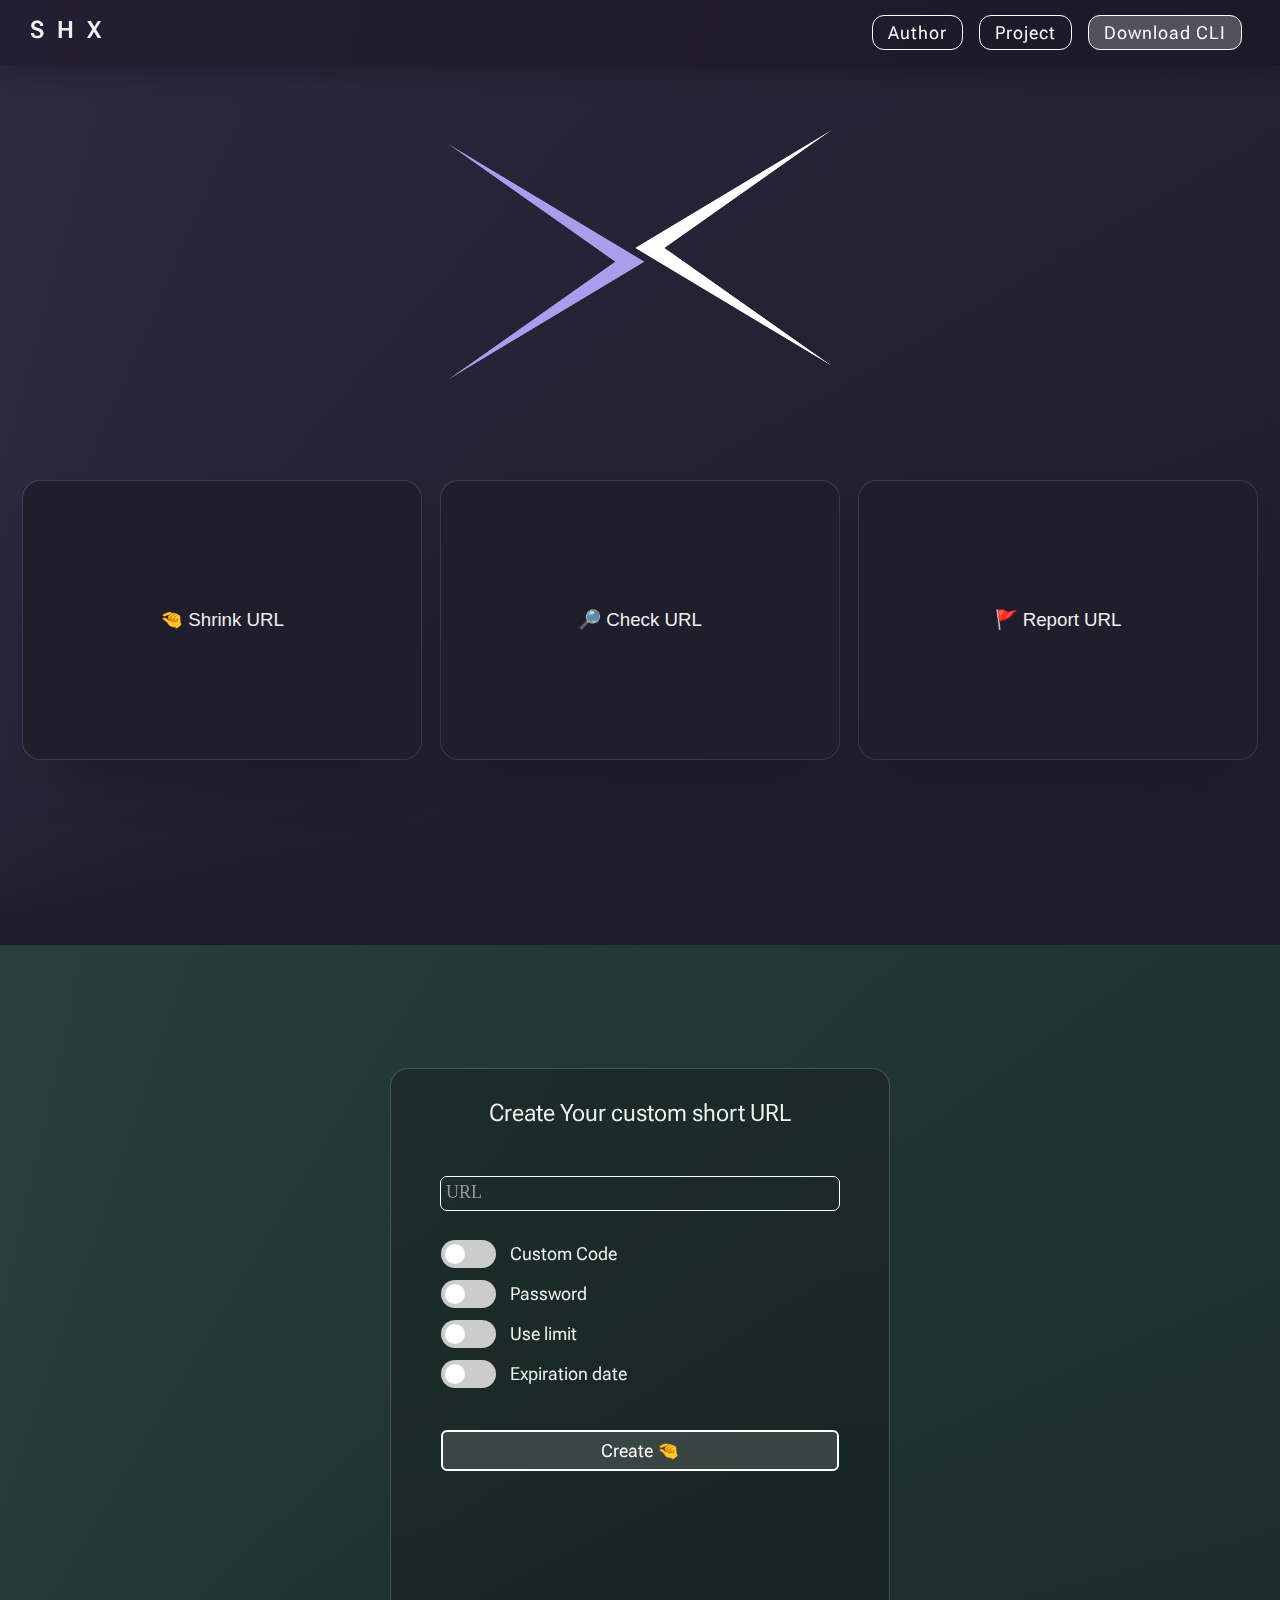
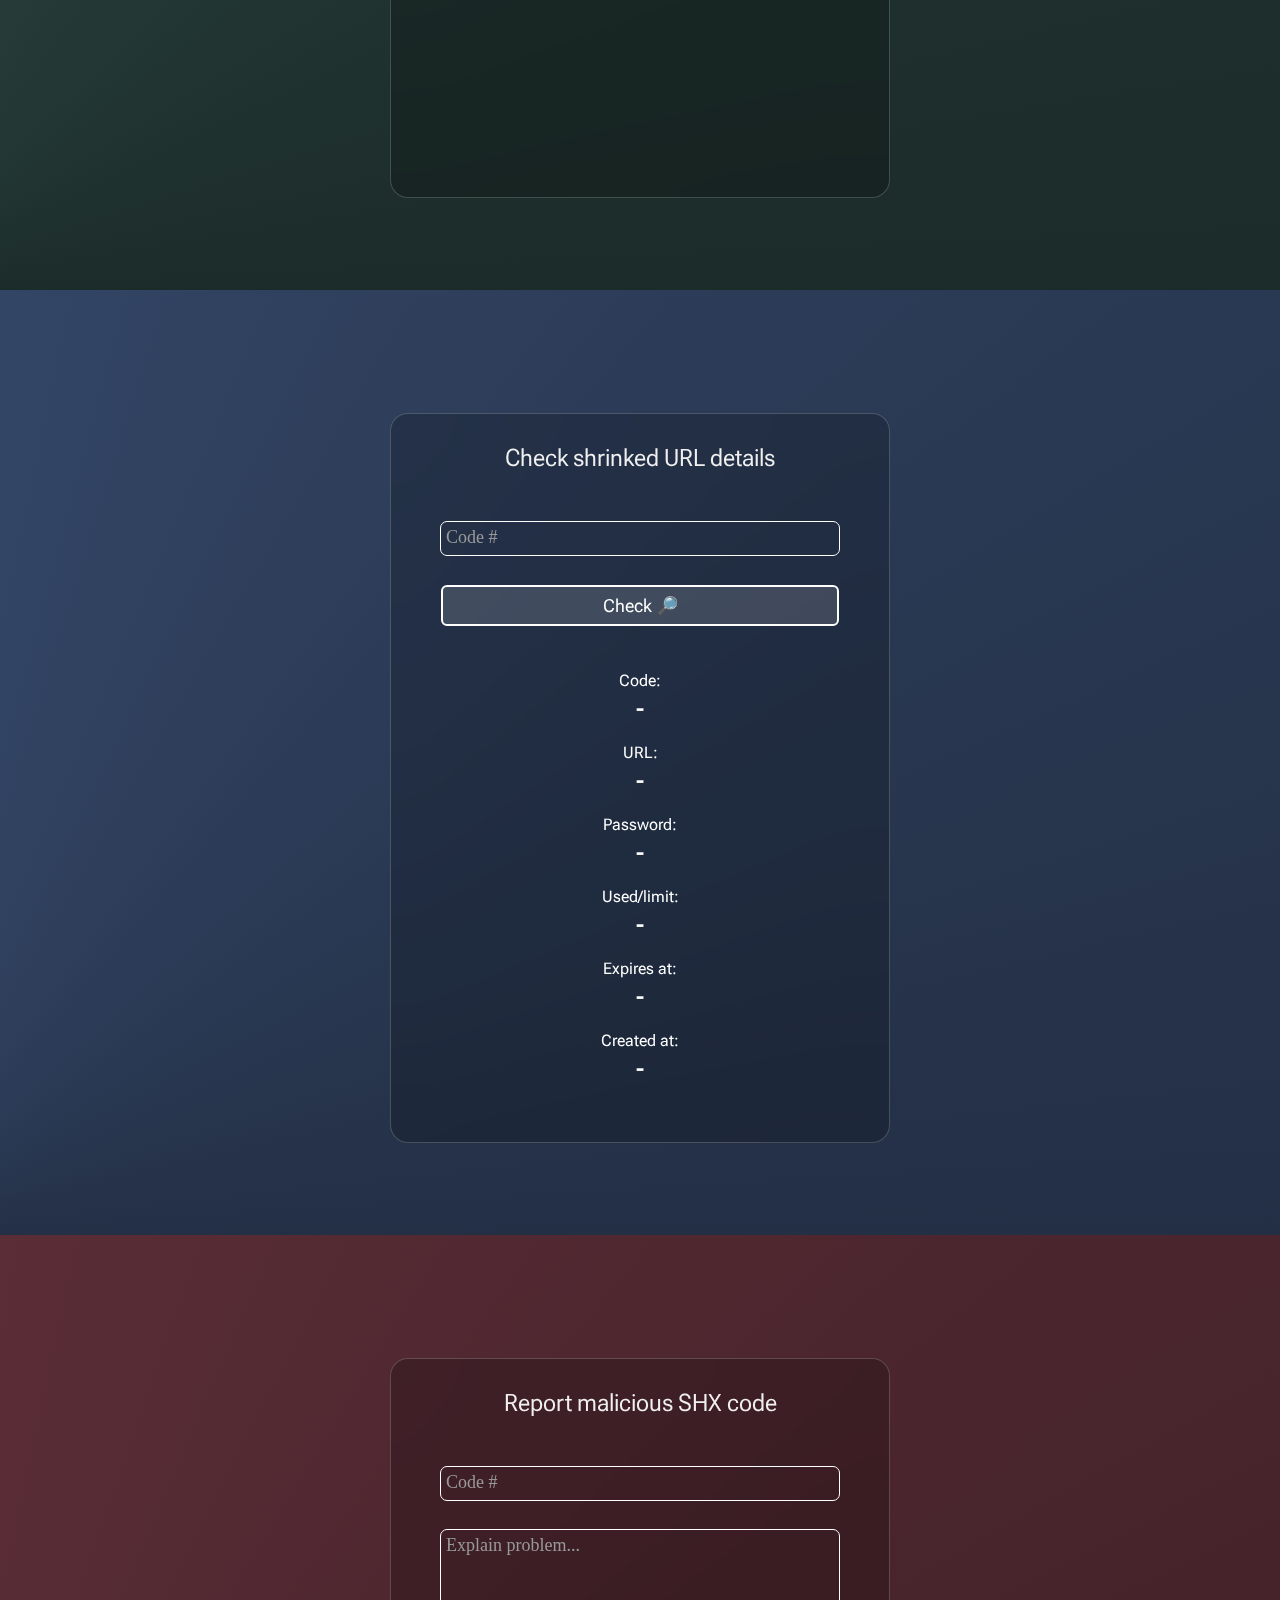
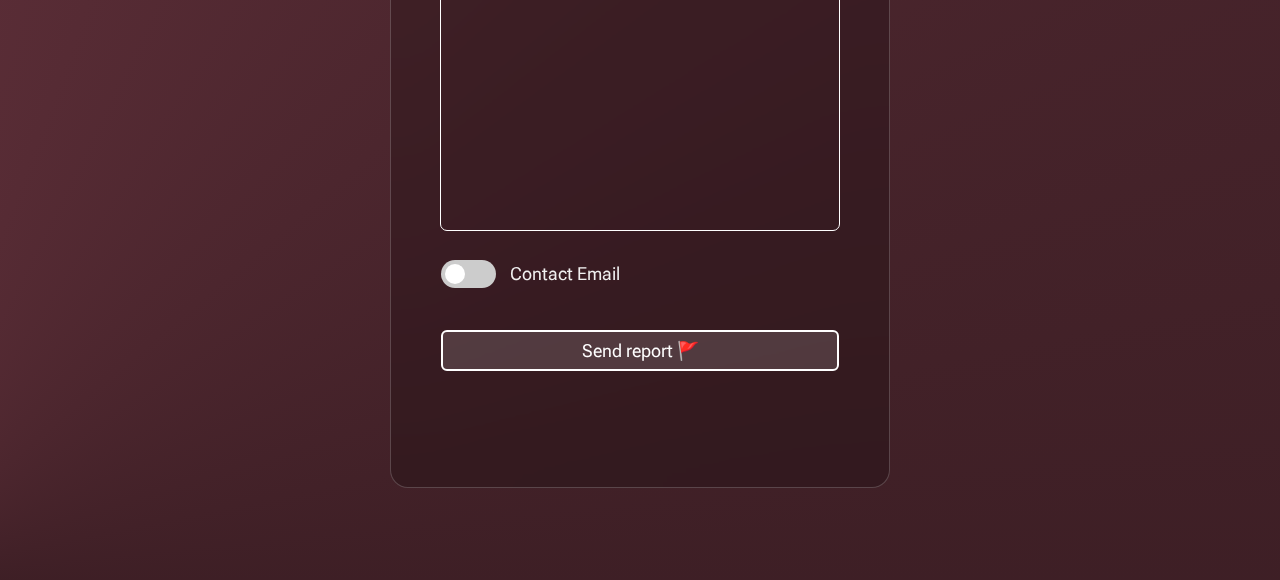
==== WEB/gate/gate.html @ 78b8f866 "Init commit" ====
<!DOCTYPE html>
<html lang="en">

<head>
    <meta charset="UTF-8">
    <meta name="viewport" content="width=device-width, initial-scale=1.0">
    <link rel="stylesheet" media="screen and (min-width: 750px)" href="../assets/style.css">
    <link rel="stylesheet" media="screen and (max-width: 750px)" href="../assets/mobile-style.css">
    <link rel="preconnect" href="https://fonts.googleapis.com">
    <link rel="preconnect" href="https://fonts.gstatic.com" crossorigin>
    <link href="https://fonts.googleapis.com/css2?family=Raleway:wght@200;300;400;500;600;900&display=swap"
        rel="stylesheet">
    <link href="https://fonts.googleapis.com/css2?family=IBM+Plex+Mono&display=swap" rel="stylesheet">
    <link
        href="https://fonts.googleapis.com/css2?family=Roboto+Flex:opsz,wght@8..144,300;8..144,400;8..144,600;8..144,700;8..144,800&display=swap"
        rel="stylesheet">
    <link rel="icon" type="image/x-icon" href="../assets/favicon.ico">
    <title>shX - gate</title>
</head>

<body>
    <style>
        body {
            display: flex;
            align-items: center;
            flex-direction: column;
            gap: 50px;
            height: 100vh;
            background: conic-gradient(from 270deg at -10% 100%, rgb(90, 88, 112), rgb(0, 0, 0));
        }

        #container {
            margin-top: 100px;
            display: flex;
            align-items: center;
            justify-content: center;
            flex-direction: column;
        }

        .form-container {
            height: 280px;
            width: auto;
        }
        
        #main-logo:hover {
            cursor: pointer;
        }
    </style>
    <header>
        <div class="header-content">
            <span class="header-title">SHX / </span>
            <span id="location">🔐 Gate</span>
            <div class="al-right">
                <button id="author-btn" class="header-btn">Author</button>
                <button id="project-btn" class="header-btn">Project</button>
                <button id="download-btn" class="main-header-btn header-btn">Download CLI</button>
            </div>
        </div>
    </header>

    <div class="hz-center">
        <img draggable="false" src="../assets/logo-h.png" id="main-logo"
            onclick="window.open(`../index.html`, `_self`)" />
    </div>

    <div class="form-container">
        <h2 class="form-title">This URL is secured by password 🔐</h2>

        <div class="group">
            <input type="password" required state="none" id="gate-pwd">
            <label class="text-inp-label">Password</label>
        </div>

        <div class="info-footer">
            <button class="form-submit" onclick="gate_send()">Unlock 🔓</button>
            <span id="gate-info"></span>
        </div>

    </div>
    <script src="script.js"></script>
</body>

</html>
---- WEB/assets/style.css ----
:root {
    --fg-color: #201d2d;
    --bd-color: #ffffff;
    --bg-color: rgb(20, 20, 20);
    --card-color: #201d2d;
    user-select: none;
}

* {
    margin: 0;
    padding: 0;
    box-sizing: border-box;
    -ms-overflow-style: none;
    scrollbar-width: none;    
    scroll-behavior: smooth;
}

*::-webkit-scrollbar {
    display: none;
}

.logo-container {
    width: 100%;
    display: flex;
    justify-content: center;
}

#main-logo {
    margin-top: 130px;
    height: 250px;
    width: auto;
    justify-content: center;
    transition: transform 250ms;
}

#main-logo:hover {
    transform: scale(1.1);
}

header {
    position: fixed;
    top: 0;
    left: 0;
    width: 100%;
    background-color: #00000034;
    backdrop-filter: blur(30px);
    box-shadow: 0px 8px 24px 0px #00000034;
    color: #fff;
    padding: 10px;
    padding-bottom: 15px;
    display: flex;
    justify-content: space-between;
    align-items: center;
    z-index: 5;
}

.header-title {
    font-family: 'Roboto Flex', sans-serif;
    font-weight: 600;
    letter-spacing: 1ch;
    font-size: 24px;
    transition: all 500ms;
}

.header-content {
    margin-inline: 20px;
    display: flex;
    align-items: center;
    width: 100%;
}

.align-right {
    margin-left: auto;
    display: flex;
    align-items: center;
}

.header-btn {
    height: 35px;
    padding-inline: 15px;
    margin-top: 5px;
    margin-inline: 8px;
    font-family: 'Roboto Flex', sans-serif;
    font-weight: 400;
    letter-spacing: 1px;
    font-size: 18px;
    color: white;
    background-color: transparent;
    border: 1px solid var(--bd-color);
    border-radius: 12px;
    box-shadow: 0px 0px 0px 0px var(--bd-color);
    transition: all 0.4s;
}

.header-btn:hover {
    cursor: pointer;
    box-shadow: 4px 4px 0px 0px var(--bd-color);
    transform: translateX(-4px) translateY(-4px);
}

.header-btn:active {
    background-color: #ffffff52;
}

.main-header-btn {
    background-color: #ffffff3d;
}

.root-cards-container {
    padding-block: 100px;
    align-items: center;
    display: flex;
    justify-content: center;
}

#cards {
    display: flex;
    flex-wrap: wrap;
    gap: 18px;
}

#cards:hover > .card::after {
    opacity: 1;
}

.card {
    background-color: rgba(255, 255, 255, 0.1);
    border-radius: 18px;
    cursor: pointer;
    display: flex;
    height: 280px;
    width: 400px;
    flex-direction: column;
    position: relative; 
    box-shadow: rgba(0, 0, 0, 0.3) 0px 30px 60px -30px;
    transition: transform 250ms, box-shadow 250ms;
}

.card:hover::before {
    opacity: 1;
}

.card:hover {
    box-shadow: rgba(170, 157, 236, 0.1) 0px 30px 60px -30px;
    transform: translateY(-8px);
}

.card::before,
.card::after {
    border-radius: inherit;
    content: "";
    height: 100%;
    left: 0px;
    opacity: 0;
    position: absolute;
    top: 0px;
    transition: opacity 500ms;
    width: 100%;
}

.card::before {
    background: radial-gradient(800px circle at var(--mouse-x) var(--mouse-y),
            rgba(170, 157, 236, 0.1),
            transparent 40%);
    z-index: 3;
}

.card::after {
    background: radial-gradient(600px circle at var(--mouse-x) var(--mouse-y),
            rgba(170, 157, 236, 0.5),
            transparent 40%);
    z-index: 1;
}

.card:active {
    transform: translateY(8px) !important;
}

.card > .card-content {
    background-color: var(--card-color);
    border-radius: inherit;
    display: flex;
    flex-direction: column;
    flex-grow: 1;
    inset: 1px;
    padding: 10px;
    position: absolute;
    z-index: 2;
    align-items: center;
    justify-content: center;
    padding: 0px 20px;
}

h1,
h2,
h3,
h4,
span {
    color: rgb(240, 240, 240);
    font-family: "Rubik", sans-serif;
    font-weight: 400;
    margin: 0px;
}

.section {
    height: max-content;
    min-height: 105vh;
}

#s-main {
    background: conic-gradient(from 270deg at -10% 100%, rgb(61, 56, 87), rgb(0, 0, 0));
}

#s-create {
    background: conic-gradient(from 270deg at -10% 100%, rgb(55, 87, 82), rgb(0, 0, 0));
    display: flex;
    justify-content: center;
    align-items: center;
}

#s-check {
    background: conic-gradient(from 270deg at -10% 100%, rgb(70, 95, 139), rgb(0, 0, 0));
    display: flex;
    justify-content: center;
    align-items: center;
}

#s-report {
    background: conic-gradient(from 270deg at -10% 100%, rgb(124, 62, 75), rgb(0, 0, 0));
    display: flex;
    justify-content: center;
    align-items: center;
}

.form-container {
    display: block;
    height: 730px;
    width: 500px;
    background-color: #00000034;
    backdrop-filter: blur(30px);
    color: #fff;
    border: 1px solid #ffffff31;
    border-radius: 18px;
    margin: 30px auto 0;
    padding: 10px 50px 50px;
    transition: box-shadow 500ms;
    justify-content: center;
}

.form-container:hover {
    box-shadow: 0px 8px 24px 0px #00000034;
}

.form-title {
    display: flex;
    justify-content: center;
    margin-top: 20px;
    margin-bottom: 50px;
    font-family: 'Roboto Flex', sans-serif;
}

/* --- INPUT --- */

::-webkit-calendar-picker-indicator,
::-ms-reveal {
    filter: invert(1);
}

.group {
    position: relative;
    margin-bottom: 30px;
}

input[type="text"], 
input[type="number"], 
input[type="password"],
input[type="datetime-local"], 
textarea {
    font-size: 16px;
    padding: 10px 10px 5px 10px;
    display: block;
    width: 100%;
    border: none;
    border-radius: 6px;
    color: white;
    background-color: transparent;
}

textarea {
    height: 300px;
    outline: 1px solid white;
    resize: none;
}

input[state="valid"] {
    outline: 2px solid greenyellow;
}

input[state="invalid"] {
    outline: 2px solid orangered;
}

input[state="none"] {
    outline: 1px solid white;
}

.text-inp-label {
    color: #999;
    font-size: 18px;
    font-weight: normal;
    position: absolute;
    pointer-events: none;
    left: 5px;
    top: 5px;
    transition: 0.2s ease all;
    -moz-transition: 0.2s ease all;
    -webkit-transition: 0.2s ease all;
}

input:focus ~ label:not(.vanish),
input:valid ~ label:not(.vanish) {
    top: -26px;
    font-size: 16px;
    color: #ffffff;
}

input:focus ~ .vanish,
input:valid ~ .vanish,
input[type="number"]:not([state="none"]) ~ .vanish,
textarea:focus ~ .vanish,
textarea:valid ~ .vanish{
    display: none;
}


/* --- SWITCH --- */
.switch {
    position: relative;
    display: flex;
    width: 55px;
    height: 28px;
    margin-bottom: 12px;
}

.switch input {
    opacity: 0;
    width: 0;
    height: 0;
}

.slider {
    position: absolute;
    cursor: pointer;
    top: 0;
    left: 0;
    right: 0;
    bottom: 0;
    background-color: #ccc;
    -webkit-transition: .4s;
    transition: .4s;
    border-radius: 34px;
}

.slider:before {
    position: absolute;
    content: "";
    height: 20px;
    width: 20px;
    left: 4px;
    bottom: 4px;
    background-color: white;
    -webkit-transition: .4s;
    transition: .4s;
    border-radius: 50%;
}

input:checked + .slider {
    background-color: #66666681;
}

input:focus + .slider {
    box-shadow: 0 0 1px #66666681;
}

input:checked + .slider:before {
    -webkit-transform: translateX(26px);
    -ms-transform: translateX(26px);
    transform: translateX(26px);
}

.slider-label {
    display: flex;
    align-items: center;
    margin-left: 125%;
    font-family: 'Roboto Flex', sans-serif;
    font-size: 18px;
    white-space: nowrap;
}

.switchable-input {
    display: flex;
    flex-direction: column;
    gap: 5px;
    transition: all 250ms;
}

.switchable-input > .group {
    display: none;
}

.info-footer {
    display: flex;
    justify-content: center;
    flex-direction: column;
    align-items: center;
    gap: 15px;
    margin-top: 30px;
    bottom: 0;
}

.form-submit {
    font-family: 'Roboto Flex', sans-serif;
    color: white;
    font-size: 18px;
    width: 100%;
    padding: 8px;
    position: relative;
    border-radius: 6px;
    border: 2px solid white;
    background-color: #ffffff23;
    transition: all 250ms;
    box-shadow: 0px 0px 0px 0px var(--bd-color);
}

.form-submit:hover {
    cursor: pointer;
    background-color: #ffffff34;
    box-shadow: 4px 4px 0px 0px var(--bd-color);
    transform: translateX(-4px) translateY(-4px);
}

.form-submit:active {
    transition: background-color 100ms;
    background-color: rgba(255, 255, 255, 0.548);
}

#sh-info {
    font-family: 'Roboto Flex', sans-serif;
}

.code-details-container {
    margin-top: 20px;
    display: flex;
    justify-content: center;
    flex-direction: column;
}

.detail-group {
    margin: 10px;
    display: flex;
    flex-direction: column;
    align-items: center; 
    gap: 5px;
}

.detail-name {
    font-family: 'Roboto Flex', sans-serif;
    font-weight: 400;
    font-size: 16px;

}

.detail-value {
    font-family: 'Roboto Flex', sans-serif;
    font-weight: 600;
    font-size: 24px;
}
---- WEB/assets/mobile-style.css ----
:root {
    --fg-color: #201d2d;
    --bd-color: #ffffff;
    --bg-color: rgb(20, 20, 20);
    --card-color: #201d2d;
    user-select: none;
}

* {
    margin: 0;
    padding: 0;
    box-sizing: border-box;
    -ms-overflow-style: none;
    scrollbar-width: none;
    scroll-behavior: smooth;
}

*::-webkit-scrollbar {
    display: none;
}

.logo-container {
    width: 100%;
    display: flex;
    justify-content: center;
}

#download-btn,
#header-logo,
#location {
    display: none;
}

#main-logo {
    margin-top: 90px;
    height: 100px;
    width: auto;
    justify-content: center;
    transition: transform 250ms;
}

header {
    position: absolute;
    top: 0;
    left: 0;
    width: 100%;
    background-color: #00000034;
    backdrop-filter: blur(30px);
    box-shadow: 0px 8px 24px 0px #00000034;
    color: #fff;
    padding: 10px;
    padding-bottom: 15px;
    display: flex;
    flex-direction: column;
    justify-content: space-between;
    align-items: center;
    z-index: 5;
}

.header-title {
    font-family: 'Roboto Flex', sans-serif;
    font-weight: 600;
    font-size: 20px;
    white-space: nowrap;
    letter-spacing: 0.3ch;
    transition: all 500ms;
}

.header-content {
    margin-inline: 20px;
    display: flex;
    align-items: center;
    width: 100%;
}

.align-right {
    margin-left: auto;
    display: flex;
    align-items: center;
}

.header-btn {
    height: 35px;
    padding-inline: 15px;
    margin-top: 3px;
    margin-inline: 8px;
    font-family: 'Roboto Flex', sans-serif;
    font-weight: 400;
    letter-spacing: 1px;
    font-size: 18px;
    color: white;
    background-color: transparent;
    border: 1px solid var(--bd-color);
    border-radius: 12px;
    box-shadow: 0px 0px 0px 0px var(--bd-color);
    transition: all 0.4s;
}

.header-btn:hover {
    cursor: pointer;
    box-shadow: 4px 4px 0px 0px var(--bd-color);
    transform: translateX(-4px) translateY(-4px);
}

.header-btn:active {
    background-color: #ffffff52;
}

.root-cards-container {
    padding-block: 50px;
    align-items: center;
    display: flex;
    justify-content: center;
}

#cards {
    display: flex;
    flex-wrap: wrap;
    gap: 8px;
}

#cards:hover > .card::after {
    opacity: 1;
}

.card {
    background-color: rgba(255, 255, 255, 0.1);
    border-radius: 18px;
    cursor: pointer;
    display: flex;
    height: 80px;
    width: 70%;
    flex-direction: column;
    position: relative;
    box-shadow: rgba(0, 0, 0, 0.3) 0px 30px 60px -30px;
    transition: transform 250ms, box-shadow 250ms;
}

.card:hover::before {
    opacity: 1;
}

.card:hover {
    box-shadow: rgba(170, 157, 236, 0.1) 0px 30px 60px -30px;
}

.card::before,
.card::after {
    border-radius: inherit;
    content: "";
    height: 100%;
    left: 0px;
    opacity: 0;
    position: absolute;
    top: 0px;
    transition: opacity 500ms;
    width: 100%;
}

.card::before {
    background: radial-gradient(800px circle at var(--mouse-x) var(--mouse-y),
            rgba(170, 157, 236, 0.1),
            transparent 40%);
    z-index: 3;
}

.card::after {
    background: radial-gradient(600px circle at var(--mouse-x) var(--mouse-y),
            rgba(170, 157, 236, 0.5),
            transparent 40%);
    z-index: 1;
}

.card:active {
    transform: translateY(8px) !important;
}

.card > .card-content {
    background-color: var(--card-color);
    border-radius: inherit;
    display: flex;
    flex-direction: column;
    flex-grow: 1;
    inset: 1px;
    padding: 10px;
    position: absolute;
    z-index: 2;
    align-items: center;
    justify-content: center;
    padding: 0px 20px;
}

h1,
h2,
h3,
h4,
span {
    color: rgb(240, 240, 240);
    font-family: "Rubik", sans-serif;
    font-weight: 400;
    margin: 0px;
}

.section {
    height: max-content;
    min-height: 105vh;
}

#s-main {
    background: conic-gradient(from 270deg at -10% 100%, rgb(61, 56, 87), rgb(0, 0, 0));
    height: 100vh;
}

#s-create {
    background: conic-gradient(from 270deg at -10% 100%, rgb(55, 87, 82), rgb(0, 0, 0));
    display: flex;
    justify-content: center;
    align-items: center;
}

#s-check {
    background: conic-gradient(from 270deg at -10% 100%, rgb(70, 95, 139), rgb(0, 0, 0));
    display: flex;
    justify-content: center;
    align-items: center;
}

#s-report {
    background: conic-gradient(from 270deg at -10% 100%, rgb(124, 62, 75), rgb(0, 0, 0));
    display: flex;
    justify-content: center;
    align-items: center;
}

.form-container {
    display: block;
    height: max-content;
    width: 65%;
    background-color: #00000034;
    backdrop-filter: blur(30px);
    color: #fff;
    border: 1px solid #ffffff31;
    border-radius: 18px;
    margin-inline: 10px;
    margin-block: 20px;
    padding: 10px 20px 20px;
    transition: box-shadow 500ms;
    justify-content: center;
}

.form-title {
    display: flex;
    justify-content: center;
    margin-top: 20px;
    margin-bottom: 30px;
    font-family: 'Roboto Flex', sans-serif;
    font-size: 18px;
}

/* --- INPUT --- */

::-webkit-calendar-picker-indicator,
::-ms-reveal {
    filter: invert(1);
}

.group {
    position: relative;
    margin-bottom: 30px;
}

input[type="text"],
input[type="number"],
input[type="password"],
input[type="datetime-local"],
textarea {
    font-size: 16px;
    padding: 10px 10px 5px 10px;
    display: block;
    width: 100%;
    border: none;
    border-radius: 6px;
    color: white;
    background-color: transparent;
}

input[type="datetime-local"] {
    font-size: 12px;
}

textarea {
    height: 300px;
    outline: 1px solid white;
    resize: none;
}

input[state="valid"] {
    outline: 2px solid greenyellow;
}

input[state="invalid"] {
    outline: 2px solid orangered;
}

input[state="none"] {
    outline: 1px solid white;
}

.text-inp-label {
    color: #999;
    font-size: 18px;
    font-weight: normal;
    position: absolute;
    pointer-events: none;
    left: 5px;
    top: 5px;
    transition: 0.2s ease all;
    -moz-transition: 0.2s ease all;
    -webkit-transition: 0.2s ease all;
}

input:focus ~ label:not(.vanish),
input:valid ~ label:not(.vanish) {
    top: -26px;
    font-size: 16px;
    color: #ffffff;
}

input:focus ~ .vanish,
input:valid ~ .vanish,
input[type="number"]:not([state="none"]) ~ .vanish,
textarea:focus ~ .vanish,
textarea:valid ~ .vanish {
    display: none;
}

/* --- SWITCH --- */
.switch {
    position: relative;
    display: flex;
    width: 55px;
    height: 28px;
    margin-bottom: 12px;
}

.switch input {
    opacity: 0;
    width: 0;
    height: 0;
}

.slider {
    position: absolute;
    cursor: pointer;
    top: 0;
    left: 0;
    right: 0;
    bottom: 0;
    background-color: #ccc;
    -webkit-transition: .4s;
    transition: .4s;
    border-radius: 34px;
}

.slider:before {
    position: absolute;
    content: "";
    height: 20px;
    width: 20px;
    left: 4px;
    bottom: 4px;
    background-color: white;
    -webkit-transition: .4s;
    transition: .4s;
    border-radius: 50%;
}

input:checked + .slider {
    background-color: #66666681;
}

input:focus + .slider {
    box-shadow: 0 0 1px #66666681;
}

input:checked + .slider:before {
    -webkit-transform: translateX(26px);
    -ms-transform: translateX(26px);
    transform: translateX(26px);
}

.slider-label {
    display: flex;
    align-items: center;
    margin-left: 125%;
    font-family: 'Roboto Flex', sans-serif;
    font-size: 18px;
    white-space: nowrap;
}

.switchable-input {
    display: flex;
    flex-direction: column;
    gap: 5px;
    transition: all 250ms;
}

.switchable-input > .group {
    display: none;
}

.info-footer {
    display: flex;
    justify-content: center;
    flex-direction: column;
    align-items: center;
    gap: 15px;
    margin-top: 30px;
    bottom: 0;
}

.form-submit {
    font-family: 'Roboto Flex', sans-serif;
    color: white;
    font-size: 18px;
    width: 100%;
    padding: 8px;
    position: relative;
    border-radius: 6px;
    border: 2px solid white;
    background-color: #ffffff23;
    transition: all 250ms;
    box-shadow: 0px 0px 0px 0px var(--bd-color);
}

.form-submit:hover {
    cursor: pointer;
    background-color: #ffffff34;
    box-shadow: 4px 4px 0px 0px var(--bd-color);
    transform: translateX(-4px) translateY(-4px);
}

.form-submit:active {
    transition: background-color 100ms;
    background-color: rgba(255, 255, 255, 0.548);
}

#sh-info {
    font-family: 'Roboto Flex', sans-serif;
}

.code-details-container {
    margin-top: 20px;
    display: flex;
    justify-content: center;
    flex-direction: column;
}

.detail-group {
    margin: 10px;
    display: flex;
    flex-direction: column;
    align-items: center;
    gap: 5px;
}

.detail-name {
    font-family: 'Roboto Flex', sans-serif;
    font-weight: 400;
    font-size: 16px;

}

.detail-value {
    font-family: 'Roboto Flex', sans-serif;
    font-weight: 600;
    font-size: 24px;
}
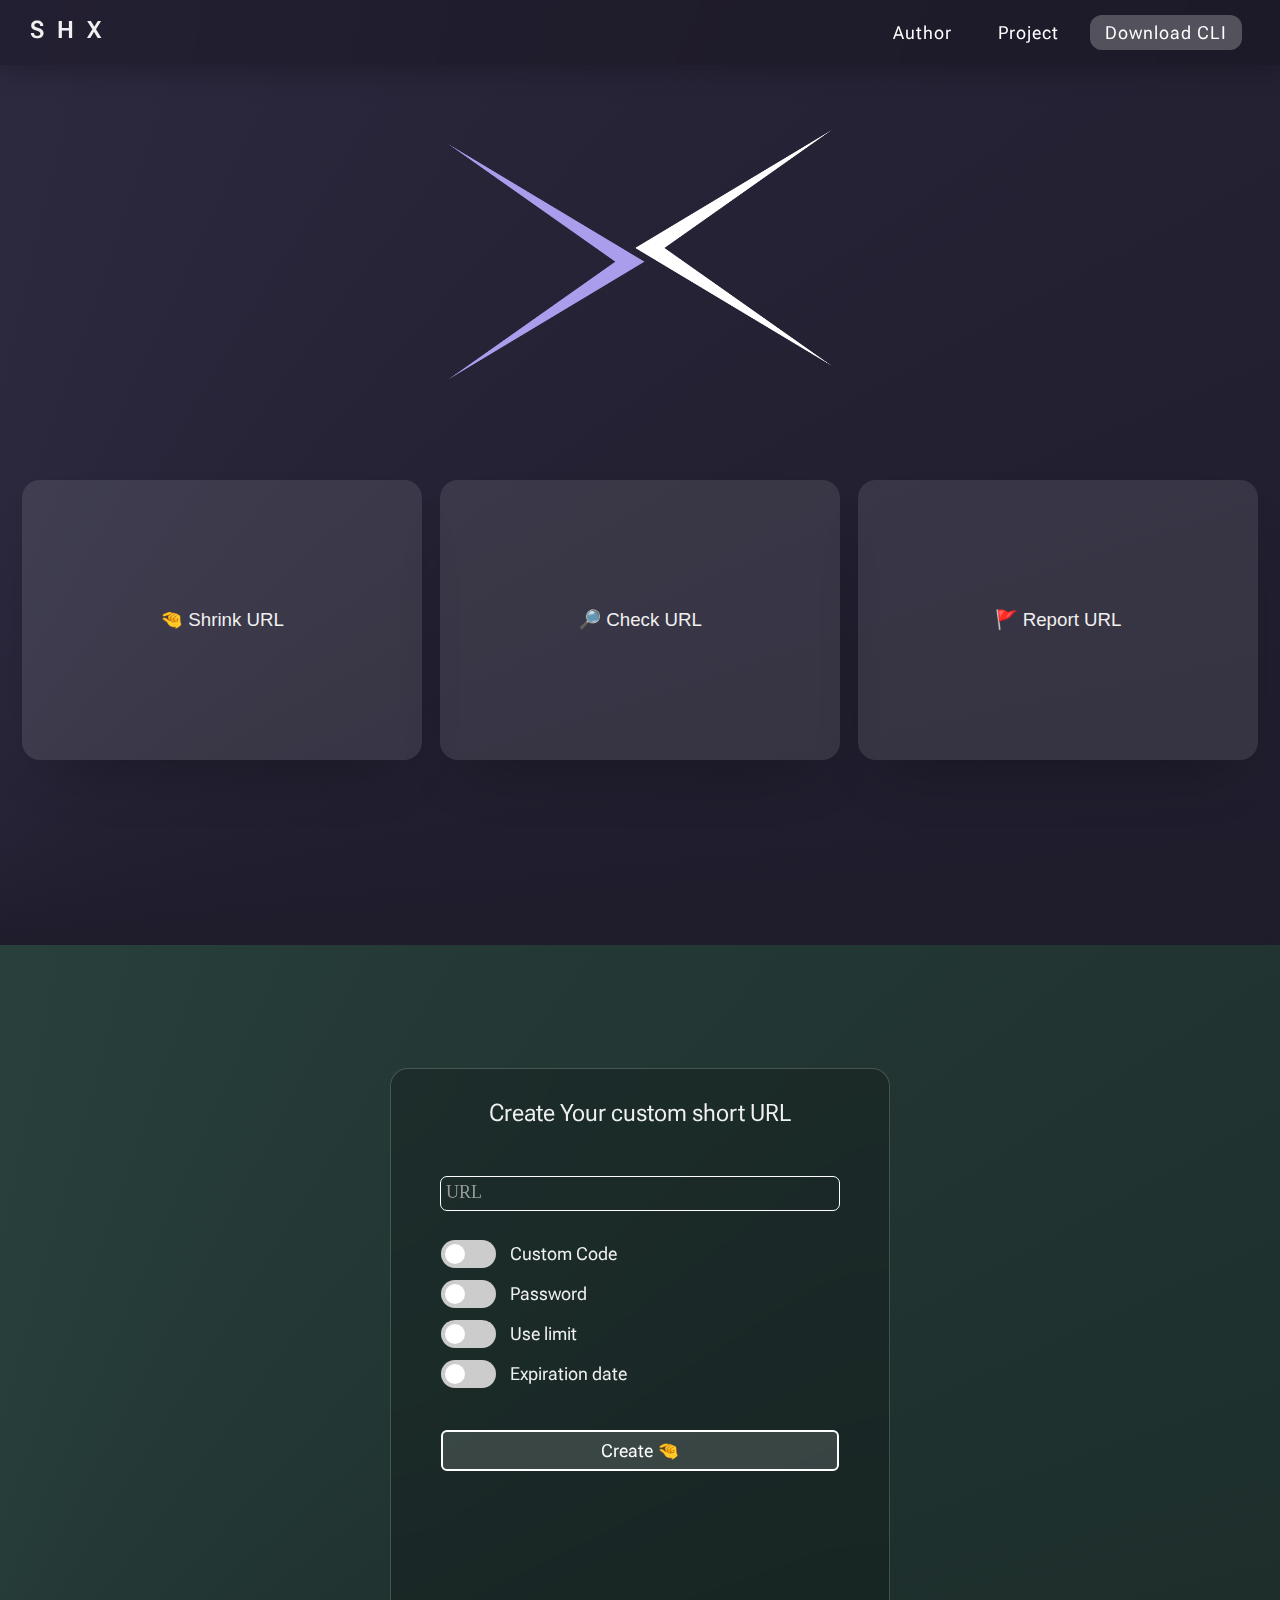
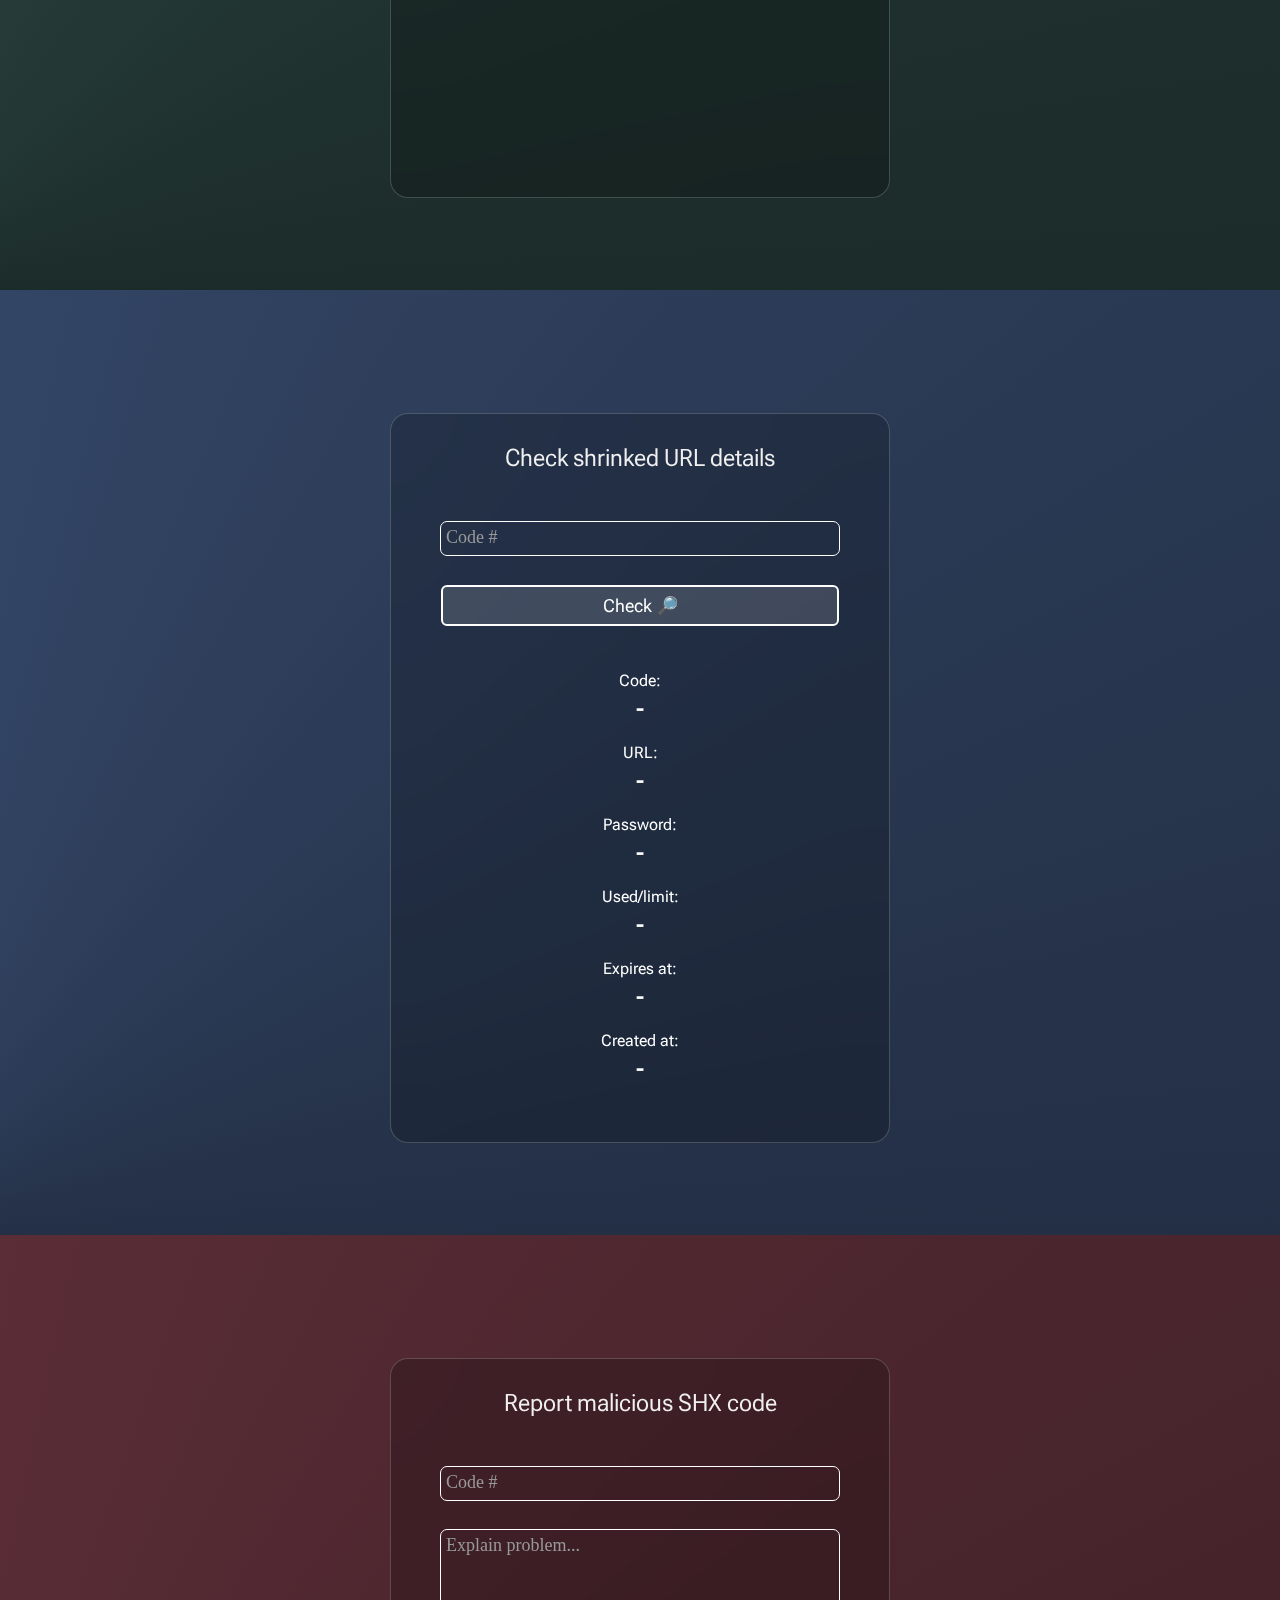
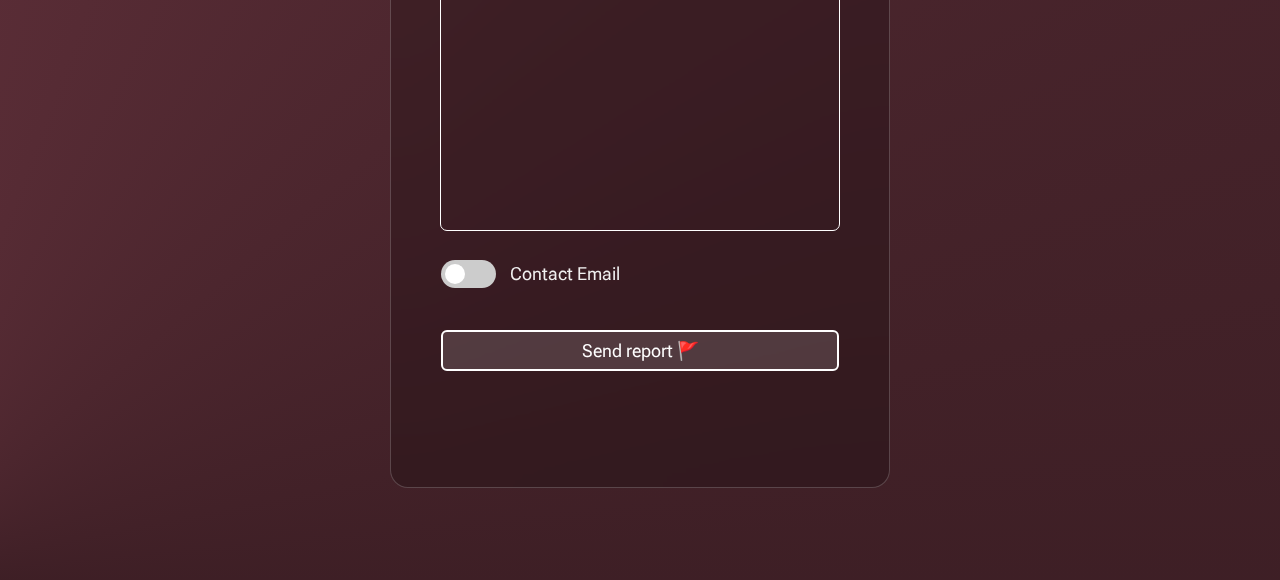
==== commit fe3e321b: "tes" ====
--- a/WEB/gate/gate.html
+++ b/WEB/gate/gate.html
@@ -1,3 +1,4 @@
+<<<<<<< HEAD
 <!DOCTYPE html>
 <html lang="en">
 
@@ -50,7 +51,7 @@
         <div class="header-content">
             <span class="header-title">SHX / </span>
             <span id="location">🔐 Gate</span>
-            <div class="al-right">
+            <div class="align-right">
                 <button id="author-btn" class="header-btn">Author</button>
                 <button id="project-btn" class="header-btn">Project</button>
                 <button id="download-btn" class="main-header-btn header-btn">Download CLI</button>
@@ -78,6 +79,92 @@
 
     </div>
     <script src="script.js"></script>
+    <script src="../assets/btns.js"></script>
 </body>
 
+=======
+<!DOCTYPE html>
+<html lang="en">
+
+<head>
+    <meta charset="UTF-8">
+    <meta name="viewport" content="width=device-width, initial-scale=1.0">
+    <link rel="stylesheet" media="screen and (min-width: 750px)" href="../assets/style.css">
+    <link rel="stylesheet" media="screen and (max-width: 750px)" href="../assets/mobile-style.css">
+    <link rel="preconnect" href="https://fonts.googleapis.com">
+    <link rel="preconnect" href="https://fonts.gstatic.com" crossorigin>
+    <link href="https://fonts.googleapis.com/css2?family=Raleway:wght@200;300;400;500;600;900&display=swap"
+        rel="stylesheet">
+    <link href="https://fonts.googleapis.com/css2?family=IBM+Plex+Mono&display=swap" rel="stylesheet">
+    <link
+        href="https://fonts.googleapis.com/css2?family=Roboto+Flex:opsz,wght@8..144,300;8..144,400;8..144,600;8..144,700;8..144,800&display=swap"
+        rel="stylesheet">
+    <link rel="icon" type="image/x-icon" href="../assets/favicon.ico">
+    <title>shX - gate</title>
+</head>
+
+<body>
+    <style>
+        body {
+            display: flex;
+            align-items: center;
+            flex-direction: column;
+            gap: 50px;
+            height: 100vh;
+            background: conic-gradient(from 270deg at -10% 100%, rgb(90, 88, 112), rgb(0, 0, 0));
+        }
+
+        #container {
+            margin-top: 100px;
+            display: flex;
+            align-items: center;
+            justify-content: center;
+            flex-direction: column;
+        }
+
+        .form-container {
+            height: 280px;
+            width: auto;
+        }
+        
+        #main-logo:hover {
+            cursor: pointer;
+        }
+    </style>
+    <header>
+        <div class="header-content">
+            <span class="header-title">SHX / </span>
+            <span id="location">🔐 Gate</span>
+            <div class="align-right">
+                <button id="author-btn" class="header-btn">Author</button>
+                <button id="project-btn" class="header-btn">Project</button>
+                <button id="download-btn" class="main-header-btn header-btn">Download CLI</button>
+            </div>
+        </div>
+    </header>
+
+    <div class="hz-center">
+        <img draggable="false" src="../assets/logo-h.png" id="main-logo"
+            onclick="window.open(`../index.html`, `_self`)" />
+    </div>
+
+    <div class="form-container">
+        <h2 class="form-title">This URL is secured by password 🔐</h2>
+
+        <div class="group">
+            <input type="password" required state="none" id="gate-pwd">
+            <label class="text-inp-label">Password</label>
+        </div>
+
+        <div class="info-footer">
+            <button class="form-submit" onclick="gate_send()">Unlock 🔓</button>
+            <span id="gate-info"></span>
+        </div>
+
+    </div>
+    <script src="script.js"></script>
+    <script src="../assets/btns.js"></script>
+</body>
+
+>>>>>>> 6c3130d1751fa2ff12a6976284eb1adc0ba80361
 </html>--- a/WEB/assets/style.css
+++ b/WEB/assets/style.css
@@ -1,3 +1,4 @@
+<<<<<<< HEAD
 :root {
     --fg-color: #201d2d;
     --bd-color: #ffffff;
@@ -96,6 +97,12 @@
     cursor: pointer;
     box-shadow: 4px 4px 0px 0px var(--bd-color);
     transform: translateX(-4px) translateY(-4px);
+}
+
+.hz-center {
+    width: 100%;
+    display: flex;
+    justify-content: center;
 }
 
 .header-btn:active {
@@ -479,3 +486,492 @@
 
 
 
+=======
+:root {
+    --fg-color: #201d2d;
+    --bd-color: #ffffff;
+    --bg-color: rgb(20, 20, 20);
+    --card-color: #201d2d;
+    user-select: none;
+}
+
+* {
+    margin: 0;
+    padding: 0;
+    box-sizing: border-box;
+    -ms-overflow-style: none;
+    scrollbar-width: none;    
+    scroll-behavior: smooth;
+}
+
+*::-webkit-scrollbar {
+    display: none;
+}
+
+.logo-container {
+    width: 100%;
+    display: flex;
+    justify-content: center;
+}
+
+#main-logo {
+    margin-top: 130px;
+    height: 250px;
+    width: auto;
+    justify-content: center;
+    transition: transform 250ms;
+}
+
+#main-logo:hover {
+    transform: scale(1.1);
+}
+
+header {
+    position: fixed;
+    top: 0;
+    left: 0;
+    width: 100%;
+    background-color: #00000034;
+    backdrop-filter: blur(30px);
+    box-shadow: 0px 8px 24px 0px #00000034;
+    color: #fff;
+    padding: 10px;
+    padding-bottom: 15px;
+    display: flex;
+    justify-content: space-between;
+    align-items: center;
+    z-index: 5;
+}
+
+.header-title {
+    font-family: 'Roboto Flex', sans-serif;
+    font-weight: 600;
+    letter-spacing: 1ch;
+    font-size: 24px;
+    transition: all 500ms;
+}
+
+.header-content {
+    margin-inline: 20px;
+    display: flex;
+    align-items: center;
+    width: 100%;
+}
+
+.align-right {
+    margin-left: auto;
+    display: flex;
+    align-items: center;
+}
+
+.header-btn {
+    height: 35px;
+    padding-inline: 15px;
+    margin-top: 5px;
+    margin-inline: 8px;
+    font-family: 'Roboto Flex', sans-serif;
+    font-weight: 400;
+    letter-spacing: 1px;
+    font-size: 18px;
+    color: white;
+    background-color: transparent;
+    border: 1px solid var(--bd-color);
+    border-radius: 12px;
+    box-shadow: 0px 0px 0px 0px var(--bd-color);
+    transition: all 0.4s;
+}
+
+.header-btn:hover {
+    cursor: pointer;
+    box-shadow: 4px 4px 0px 0px var(--bd-color);
+    transform: translateX(-4px) translateY(-4px);
+}
+
+.hz-center {
+    width: 100%;
+    display: flex;
+    justify-content: center;
+}
+
+.header-btn:active {
+    background-color: #ffffff52;
+}
+
+.main-header-btn {
+    background-color: #ffffff3d;
+}
+
+.root-cards-container {
+    padding-block: 100px;
+    align-items: center;
+    display: flex;
+    justify-content: center;
+}
+
+#cards {
+    display: flex;
+    flex-wrap: wrap;
+    gap: 18px;
+}
+
+#cards:hover > .card::after {
+    opacity: 1;
+}
+
+.card {
+    background-color: rgba(255, 255, 255, 0.1);
+    border-radius: 18px;
+    cursor: pointer;
+    display: flex;
+    height: 280px;
+    width: 400px;
+    flex-direction: column;
+    position: relative; 
+    box-shadow: rgba(0, 0, 0, 0.3) 0px 30px 60px -30px;
+    transition: transform 250ms, box-shadow 250ms;
+}
+
+.card:hover::before {
+    opacity: 1;
+}
+
+.card:hover {
+    box-shadow: rgba(170, 157, 236, 0.1) 0px 30px 60px -30px;
+    transform: translateY(-8px);
+}
+
+.card::before,
+.card::after {
+    border-radius: inherit;
+    content: "";
+    height: 100%;
+    left: 0px;
+    opacity: 0;
+    position: absolute;
+    top: 0px;
+    transition: opacity 500ms;
+    width: 100%;
+}
+
+.card::before {
+    background: radial-gradient(800px circle at var(--mouse-x) var(--mouse-y),
+            rgba(170, 157, 236, 0.1),
+            transparent 40%);
+    z-index: 3;
+}
+
+.card::after {
+    background: radial-gradient(600px circle at var(--mouse-x) var(--mouse-y),
+            rgba(170, 157, 236, 0.5),
+            transparent 40%);
+    z-index: 1;
+}
+
+.card:active {
+    transform: translateY(8px) !important;
+}
+
+.card > .card-content {
+    background-color: var(--card-color);
+    border-radius: inherit;
+    display: flex;
+    flex-direction: column;
+    flex-grow: 1;
+    inset: 1px;
+    padding: 10px;
+    position: absolute;
+    z-index: 2;
+    align-items: center;
+    justify-content: center;
+    padding: 0px 20px;
+}
+
+h1,
+h2,
+h3,
+h4,
+span {
+    color: rgb(240, 240, 240);
+    font-family: "Rubik", sans-serif;
+    font-weight: 400;
+    margin: 0px;
+}
+
+.section {
+    height: max-content;
+    min-height: 105vh;
+}
+
+#s-main {
+    background: conic-gradient(from 270deg at -10% 100%, rgb(61, 56, 87), rgb(0, 0, 0));
+}
+
+#s-create {
+    background: conic-gradient(from 270deg at -10% 100%, rgb(55, 87, 82), rgb(0, 0, 0));
+    display: flex;
+    justify-content: center;
+    align-items: center;
+}
+
+#s-check {
+    background: conic-gradient(from 270deg at -10% 100%, rgb(70, 95, 139), rgb(0, 0, 0));
+    display: flex;
+    justify-content: center;
+    align-items: center;
+}
+
+#s-report {
+    background: conic-gradient(from 270deg at -10% 100%, rgb(124, 62, 75), rgb(0, 0, 0));
+    display: flex;
+    justify-content: center;
+    align-items: center;
+}
+
+.form-container {
+    display: block;
+    height: 730px;
+    width: 500px;
+    background-color: #00000034;
+    backdrop-filter: blur(30px);
+    color: #fff;
+    border: 1px solid #ffffff31;
+    border-radius: 18px;
+    margin: 30px auto 0;
+    padding: 10px 50px 50px;
+    transition: box-shadow 500ms;
+    justify-content: center;
+}
+
+.form-container:hover {
+    box-shadow: 0px 8px 24px 0px #00000034;
+}
+
+.form-title {
+    display: flex;
+    justify-content: center;
+    margin-top: 20px;
+    margin-bottom: 50px;
+    font-family: 'Roboto Flex', sans-serif;
+}
+
+/* --- INPUT --- */
+
+::-webkit-calendar-picker-indicator,
+::-ms-reveal {
+    filter: invert(1);
+}
+
+.group {
+    position: relative;
+    margin-bottom: 30px;
+}
+
+input[type="text"], 
+input[type="number"], 
+input[type="password"],
+input[type="datetime-local"], 
+textarea {
+    font-size: 16px;
+    padding: 10px 10px 5px 10px;
+    display: block;
+    width: 100%;
+    border: none;
+    border-radius: 6px;
+    color: white;
+    background-color: transparent;
+}
+
+textarea {
+    height: 300px;
+    outline: 1px solid white;
+    resize: none;
+}
+
+input[state="valid"] {
+    outline: 2px solid greenyellow;
+}
+
+input[state="invalid"] {
+    outline: 2px solid orangered;
+}
+
+input[state="none"] {
+    outline: 1px solid white;
+}
+
+.text-inp-label {
+    color: #999;
+    font-size: 18px;
+    font-weight: normal;
+    position: absolute;
+    pointer-events: none;
+    left: 5px;
+    top: 5px;
+    transition: 0.2s ease all;
+    -moz-transition: 0.2s ease all;
+    -webkit-transition: 0.2s ease all;
+}
+
+input:focus ~ label:not(.vanish),
+input:valid ~ label:not(.vanish) {
+    top: -26px;
+    font-size: 16px;
+    color: #ffffff;
+}
+
+input:focus ~ .vanish,
+input:valid ~ .vanish,
+input[type="number"]:not([state="none"]) ~ .vanish,
+textarea:focus ~ .vanish,
+textarea:valid ~ .vanish{
+    display: none;
+}
+
+
+/* --- SWITCH --- */
+.switch {
+    position: relative;
+    display: flex;
+    width: 55px;
+    height: 28px;
+    margin-bottom: 12px;
+}
+
+.switch input {
+    opacity: 0;
+    width: 0;
+    height: 0;
+}
+
+.slider {
+    position: absolute;
+    cursor: pointer;
+    top: 0;
+    left: 0;
+    right: 0;
+    bottom: 0;
+    background-color: #ccc;
+    -webkit-transition: .4s;
+    transition: .4s;
+    border-radius: 34px;
+}
+
+.slider:before {
+    position: absolute;
+    content: "";
+    height: 20px;
+    width: 20px;
+    left: 4px;
+    bottom: 4px;
+    background-color: white;
+    -webkit-transition: .4s;
+    transition: .4s;
+    border-radius: 50%;
+}
+
+input:checked + .slider {
+    background-color: #66666681;
+}
+
+input:focus + .slider {
+    box-shadow: 0 0 1px #66666681;
+}
+
+input:checked + .slider:before {
+    -webkit-transform: translateX(26px);
+    -ms-transform: translateX(26px);
+    transform: translateX(26px);
+}
+
+.slider-label {
+    display: flex;
+    align-items: center;
+    margin-left: 125%;
+    font-family: 'Roboto Flex', sans-serif;
+    font-size: 18px;
+    white-space: nowrap;
+}
+
+.switchable-input {
+    display: flex;
+    flex-direction: column;
+    gap: 5px;
+    transition: all 250ms;
+}
+
+.switchable-input > .group {
+    display: none;
+}
+
+.info-footer {
+    display: flex;
+    justify-content: center;
+    flex-direction: column;
+    align-items: center;
+    gap: 15px;
+    margin-top: 30px;
+    bottom: 0;
+}
+
+.form-submit {
+    font-family: 'Roboto Flex', sans-serif;
+    color: white;
+    font-size: 18px;
+    width: 100%;
+    padding: 8px;
+    position: relative;
+    border-radius: 6px;
+    border: 2px solid white;
+    background-color: #ffffff23;
+    transition: all 250ms;
+    box-shadow: 0px 0px 0px 0px var(--bd-color);
+}
+
+.form-submit:hover {
+    cursor: pointer;
+    background-color: #ffffff34;
+    box-shadow: 4px 4px 0px 0px var(--bd-color);
+    transform: translateX(-4px) translateY(-4px);
+}
+
+.form-submit:active {
+    transition: background-color 100ms;
+    background-color: rgba(255, 255, 255, 0.548);
+}
+
+#sh-info {
+    font-family: 'Roboto Flex', sans-serif;
+}
+
+.code-details-container {
+    margin-top: 20px;
+    display: flex;
+    justify-content: center;
+    flex-direction: column;
+}
+
+.detail-group {
+    margin: 10px;
+    display: flex;
+    flex-direction: column;
+    align-items: center; 
+    gap: 5px;
+}
+
+.detail-name {
+    font-family: 'Roboto Flex', sans-serif;
+    font-weight: 400;
+    font-size: 16px;
+
+}
+
+.detail-value {
+    font-family: 'Roboto Flex', sans-serif;
+    font-weight: 600;
+    font-size: 24px;
+}
+
+
+
+
+>>>>>>> 6c3130d1751fa2ff12a6976284eb1adc0ba80361
--- a/WEB/assets/mobile-style.css
+++ b/WEB/assets/mobile-style.css
@@ -1,3 +1,4 @@
+<<<<<<< HEAD
 :root {
     --fg-color: #201d2d;
     --bd-color: #ffffff;
@@ -17,6 +18,12 @@
 
 *::-webkit-scrollbar {
     display: none;
+}
+
+.hz-center {
+    width: 100%;
+    display: flex;
+    justify-content: center;
 }
 
 .logo-container {
@@ -475,4 +482,489 @@
     font-family: 'Roboto Flex', sans-serif;
     font-weight: 600;
     font-size: 24px;
+=======
+:root {
+    --fg-color: #201d2d;
+    --bd-color: #ffffff;
+    --bg-color: rgb(20, 20, 20);
+    --card-color: #201d2d;
+    user-select: none;
+}
+
+* {
+    margin: 0;
+    padding: 0;
+    box-sizing: border-box;
+    -ms-overflow-style: none;
+    scrollbar-width: none;
+    scroll-behavior: smooth;
+}
+
+*::-webkit-scrollbar {
+    display: none;
+}
+
+.hz-center {
+    width: 100%;
+    display: flex;
+    justify-content: center;
+}
+
+.logo-container {
+    width: 100%;
+    display: flex;
+    justify-content: center;
+}
+
+#download-btn,
+#header-logo,
+#location {
+    display: none;
+}
+
+#main-logo {
+    margin-top: 90px;
+    height: 100px;
+    width: auto;
+    justify-content: center;
+    transition: transform 250ms;
+}
+
+header {
+    position: absolute;
+    top: 0;
+    left: 0;
+    width: 100%;
+    background-color: #00000034;
+    backdrop-filter: blur(30px);
+    box-shadow: 0px 8px 24px 0px #00000034;
+    color: #fff;
+    padding: 10px;
+    padding-bottom: 15px;
+    display: flex;
+    flex-direction: column;
+    justify-content: space-between;
+    align-items: center;
+    z-index: 5;
+}
+
+.header-title {
+    font-family: 'Roboto Flex', sans-serif;
+    font-weight: 600;
+    font-size: 20px;
+    white-space: nowrap;
+    letter-spacing: 0.3ch;
+    transition: all 500ms;
+}
+
+.header-content {
+    margin-inline: 20px;
+    display: flex;
+    align-items: center;
+    width: 100%;
+}
+
+.align-right {
+    margin-left: auto;
+    display: flex;
+    align-items: center;
+}
+
+.header-btn {
+    height: 35px;
+    padding-inline: 15px;
+    margin-top: 3px;
+    margin-inline: 8px;
+    font-family: 'Roboto Flex', sans-serif;
+    font-weight: 400;
+    letter-spacing: 1px;
+    font-size: 18px;
+    color: white;
+    background-color: transparent;
+    border: 1px solid var(--bd-color);
+    border-radius: 12px;
+    box-shadow: 0px 0px 0px 0px var(--bd-color);
+    transition: all 0.4s;
+}
+
+.header-btn:hover {
+    cursor: pointer;
+    box-shadow: 4px 4px 0px 0px var(--bd-color);
+    transform: translateX(-4px) translateY(-4px);
+}
+
+.header-btn:active {
+    background-color: #ffffff52;
+}
+
+.root-cards-container {
+    padding-block: 50px;
+    align-items: center;
+    display: flex;
+    justify-content: center;
+}
+
+#cards {
+    display: flex;
+    flex-wrap: wrap;
+    gap: 8px;
+}
+
+#cards:hover > .card::after {
+    opacity: 1;
+}
+
+.card {
+    background-color: rgba(255, 255, 255, 0.1);
+    border-radius: 18px;
+    cursor: pointer;
+    display: flex;
+    height: 80px;
+    width: 70%;
+    flex-direction: column;
+    position: relative;
+    box-shadow: rgba(0, 0, 0, 0.3) 0px 30px 60px -30px;
+    transition: transform 250ms, box-shadow 250ms;
+}
+
+.card:hover::before {
+    opacity: 1;
+}
+
+.card:hover {
+    box-shadow: rgba(170, 157, 236, 0.1) 0px 30px 60px -30px;
+}
+
+.card::before,
+.card::after {
+    border-radius: inherit;
+    content: "";
+    height: 100%;
+    left: 0px;
+    opacity: 0;
+    position: absolute;
+    top: 0px;
+    transition: opacity 500ms;
+    width: 100%;
+}
+
+.card::before {
+    background: radial-gradient(800px circle at var(--mouse-x) var(--mouse-y),
+            rgba(170, 157, 236, 0.1),
+            transparent 40%);
+    z-index: 3;
+}
+
+.card::after {
+    background: radial-gradient(600px circle at var(--mouse-x) var(--mouse-y),
+            rgba(170, 157, 236, 0.5),
+            transparent 40%);
+    z-index: 1;
+}
+
+.card:active {
+    transform: translateY(8px) !important;
+}
+
+.card > .card-content {
+    background-color: var(--card-color);
+    border-radius: inherit;
+    display: flex;
+    flex-direction: column;
+    flex-grow: 1;
+    inset: 1px;
+    padding: 10px;
+    position: absolute;
+    z-index: 2;
+    align-items: center;
+    justify-content: center;
+    padding: 0px 20px;
+}
+
+h1,
+h2,
+h3,
+h4,
+span {
+    color: rgb(240, 240, 240);
+    font-family: "Rubik", sans-serif;
+    font-weight: 400;
+    margin: 0px;
+}
+
+.section {
+    height: max-content;
+    min-height: 105vh;
+}
+
+#s-main {
+    background: conic-gradient(from 270deg at -10% 100%, rgb(61, 56, 87), rgb(0, 0, 0));
+    height: 100vh;
+}
+
+#s-create {
+    background: conic-gradient(from 270deg at -10% 100%, rgb(55, 87, 82), rgb(0, 0, 0));
+    display: flex;
+    justify-content: center;
+    align-items: center;
+}
+
+#s-check {
+    background: conic-gradient(from 270deg at -10% 100%, rgb(70, 95, 139), rgb(0, 0, 0));
+    display: flex;
+    justify-content: center;
+    align-items: center;
+}
+
+#s-report {
+    background: conic-gradient(from 270deg at -10% 100%, rgb(124, 62, 75), rgb(0, 0, 0));
+    display: flex;
+    justify-content: center;
+    align-items: center;
+}
+
+.form-container {
+    display: block;
+    height: max-content;
+    width: 65%;
+    background-color: #00000034;
+    backdrop-filter: blur(30px);
+    color: #fff;
+    border: 1px solid #ffffff31;
+    border-radius: 18px;
+    margin-inline: 10px;
+    margin-block: 20px;
+    padding: 10px 20px 20px;
+    transition: box-shadow 500ms;
+    justify-content: center;
+}
+
+.form-title {
+    display: flex;
+    justify-content: center;
+    margin-top: 20px;
+    margin-bottom: 30px;
+    font-family: 'Roboto Flex', sans-serif;
+    font-size: 18px;
+}
+
+/* --- INPUT --- */
+
+::-webkit-calendar-picker-indicator,
+::-ms-reveal {
+    filter: invert(1);
+}
+
+.group {
+    position: relative;
+    margin-bottom: 30px;
+}
+
+input[type="text"],
+input[type="number"],
+input[type="password"],
+input[type="datetime-local"],
+textarea {
+    font-size: 16px;
+    padding: 10px 10px 5px 10px;
+    display: block;
+    width: 100%;
+    border: none;
+    border-radius: 6px;
+    color: white;
+    background-color: transparent;
+}
+
+input[type="datetime-local"] {
+    font-size: 12px;
+}
+
+textarea {
+    height: 300px;
+    outline: 1px solid white;
+    resize: none;
+}
+
+input[state="valid"] {
+    outline: 2px solid greenyellow;
+}
+
+input[state="invalid"] {
+    outline: 2px solid orangered;
+}
+
+input[state="none"] {
+    outline: 1px solid white;
+}
+
+.text-inp-label {
+    color: #999;
+    font-size: 18px;
+    font-weight: normal;
+    position: absolute;
+    pointer-events: none;
+    left: 5px;
+    top: 5px;
+    transition: 0.2s ease all;
+    -moz-transition: 0.2s ease all;
+    -webkit-transition: 0.2s ease all;
+}
+
+input:focus ~ label:not(.vanish),
+input:valid ~ label:not(.vanish) {
+    top: -26px;
+    font-size: 16px;
+    color: #ffffff;
+}
+
+input:focus ~ .vanish,
+input:valid ~ .vanish,
+input[type="number"]:not([state="none"]) ~ .vanish,
+textarea:focus ~ .vanish,
+textarea:valid ~ .vanish {
+    display: none;
+}
+
+/* --- SWITCH --- */
+.switch {
+    position: relative;
+    display: flex;
+    width: 55px;
+    height: 28px;
+    margin-bottom: 12px;
+}
+
+.switch input {
+    opacity: 0;
+    width: 0;
+    height: 0;
+}
+
+.slider {
+    position: absolute;
+    cursor: pointer;
+    top: 0;
+    left: 0;
+    right: 0;
+    bottom: 0;
+    background-color: #ccc;
+    -webkit-transition: .4s;
+    transition: .4s;
+    border-radius: 34px;
+}
+
+.slider:before {
+    position: absolute;
+    content: "";
+    height: 20px;
+    width: 20px;
+    left: 4px;
+    bottom: 4px;
+    background-color: white;
+    -webkit-transition: .4s;
+    transition: .4s;
+    border-radius: 50%;
+}
+
+input:checked + .slider {
+    background-color: #66666681;
+}
+
+input:focus + .slider {
+    box-shadow: 0 0 1px #66666681;
+}
+
+input:checked + .slider:before {
+    -webkit-transform: translateX(26px);
+    -ms-transform: translateX(26px);
+    transform: translateX(26px);
+}
+
+.slider-label {
+    display: flex;
+    align-items: center;
+    margin-left: 125%;
+    font-family: 'Roboto Flex', sans-serif;
+    font-size: 18px;
+    white-space: nowrap;
+}
+
+.switchable-input {
+    display: flex;
+    flex-direction: column;
+    gap: 5px;
+    transition: all 250ms;
+}
+
+.switchable-input > .group {
+    display: none;
+}
+
+.info-footer {
+    display: flex;
+    justify-content: center;
+    flex-direction: column;
+    align-items: center;
+    gap: 15px;
+    margin-top: 30px;
+    bottom: 0;
+}
+
+.form-submit {
+    font-family: 'Roboto Flex', sans-serif;
+    color: white;
+    font-size: 18px;
+    width: 100%;
+    padding: 8px;
+    position: relative;
+    border-radius: 6px;
+    border: 2px solid white;
+    background-color: #ffffff23;
+    transition: all 250ms;
+    box-shadow: 0px 0px 0px 0px var(--bd-color);
+}
+
+.form-submit:hover {
+    cursor: pointer;
+    background-color: #ffffff34;
+    box-shadow: 4px 4px 0px 0px var(--bd-color);
+    transform: translateX(-4px) translateY(-4px);
+}
+
+.form-submit:active {
+    transition: background-color 100ms;
+    background-color: rgba(255, 255, 255, 0.548);
+}
+
+#sh-info {
+    font-family: 'Roboto Flex', sans-serif;
+}
+
+.code-details-container {
+    margin-top: 20px;
+    display: flex;
+    justify-content: center;
+    flex-direction: column;
+}
+
+.detail-group {
+    margin: 10px;
+    display: flex;
+    flex-direction: column;
+    align-items: center;
+    gap: 5px;
+}
+
+.detail-name {
+    font-family: 'Roboto Flex', sans-serif;
+    font-weight: 400;
+    font-size: 16px;
+
+}
+
+.detail-value {
+    font-family: 'Roboto Flex', sans-serif;
+    font-weight: 600;
+    font-size: 24px;
+>>>>>>> 6c3130d1751fa2ff12a6976284eb1adc0ba80361
 }--- a/WEB/assets/style.css
+++ b/WEB/assets/style.css
@@ -1,3 +1,4 @@
+<<<<<<< HEAD
 :root {
     --fg-color: #201d2d;
     --bd-color: #ffffff;
@@ -96,6 +97,12 @@
     cursor: pointer;
     box-shadow: 4px 4px 0px 0px var(--bd-color);
     transform: translateX(-4px) translateY(-4px);
+}
+
+.hz-center {
+    width: 100%;
+    display: flex;
+    justify-content: center;
 }
 
 .header-btn:active {
@@ -479,3 +486,492 @@
 
 
 
+=======
+:root {
+    --fg-color: #201d2d;
+    --bd-color: #ffffff;
+    --bg-color: rgb(20, 20, 20);
+    --card-color: #201d2d;
+    user-select: none;
+}
+
+* {
+    margin: 0;
+    padding: 0;
+    box-sizing: border-box;
+    -ms-overflow-style: none;
+    scrollbar-width: none;    
+    scroll-behavior: smooth;
+}
+
+*::-webkit-scrollbar {
+    display: none;
+}
+
+.logo-container {
+    width: 100%;
+    display: flex;
+    justify-content: center;
+}
+
+#main-logo {
+    margin-top: 130px;
+    height: 250px;
+    width: auto;
+    justify-content: center;
+    transition: transform 250ms;
+}
+
+#main-logo:hover {
+    transform: scale(1.1);
+}
+
+header {
+    position: fixed;
+    top: 0;
+    left: 0;
+    width: 100%;
+    background-color: #00000034;
+    backdrop-filter: blur(30px);
+    box-shadow: 0px 8px 24px 0px #00000034;
+    color: #fff;
+    padding: 10px;
+    padding-bottom: 15px;
+    display: flex;
+    justify-content: space-between;
+    align-items: center;
+    z-index: 5;
+}
+
+.header-title {
+    font-family: 'Roboto Flex', sans-serif;
+    font-weight: 600;
+    letter-spacing: 1ch;
+    font-size: 24px;
+    transition: all 500ms;
+}
+
+.header-content {
+    margin-inline: 20px;
+    display: flex;
+    align-items: center;
+    width: 100%;
+}
+
+.align-right {
+    margin-left: auto;
+    display: flex;
+    align-items: center;
+}
+
+.header-btn {
+    height: 35px;
+    padding-inline: 15px;
+    margin-top: 5px;
+    margin-inline: 8px;
+    font-family: 'Roboto Flex', sans-serif;
+    font-weight: 400;
+    letter-spacing: 1px;
+    font-size: 18px;
+    color: white;
+    background-color: transparent;
+    border: 1px solid var(--bd-color);
+    border-radius: 12px;
+    box-shadow: 0px 0px 0px 0px var(--bd-color);
+    transition: all 0.4s;
+}
+
+.header-btn:hover {
+    cursor: pointer;
+    box-shadow: 4px 4px 0px 0px var(--bd-color);
+    transform: translateX(-4px) translateY(-4px);
+}
+
+.hz-center {
+    width: 100%;
+    display: flex;
+    justify-content: center;
+}
+
+.header-btn:active {
+    background-color: #ffffff52;
+}
+
+.main-header-btn {
+    background-color: #ffffff3d;
+}
+
+.root-cards-container {
+    padding-block: 100px;
+    align-items: center;
+    display: flex;
+    justify-content: center;
+}
+
+#cards {
+    display: flex;
+    flex-wrap: wrap;
+    gap: 18px;
+}
+
+#cards:hover > .card::after {
+    opacity: 1;
+}
+
+.card {
+    background-color: rgba(255, 255, 255, 0.1);
+    border-radius: 18px;
+    cursor: pointer;
+    display: flex;
+    height: 280px;
+    width: 400px;
+    flex-direction: column;
+    position: relative; 
+    box-shadow: rgba(0, 0, 0, 0.3) 0px 30px 60px -30px;
+    transition: transform 250ms, box-shadow 250ms;
+}
+
+.card:hover::before {
+    opacity: 1;
+}
+
+.card:hover {
+    box-shadow: rgba(170, 157, 236, 0.1) 0px 30px 60px -30px;
+    transform: translateY(-8px);
+}
+
+.card::before,
+.card::after {
+    border-radius: inherit;
+    content: "";
+    height: 100%;
+    left: 0px;
+    opacity: 0;
+    position: absolute;
+    top: 0px;
+    transition: opacity 500ms;
+    width: 100%;
+}
+
+.card::before {
+    background: radial-gradient(800px circle at var(--mouse-x) var(--mouse-y),
+            rgba(170, 157, 236, 0.1),
+            transparent 40%);
+    z-index: 3;
+}
+
+.card::after {
+    background: radial-gradient(600px circle at var(--mouse-x) var(--mouse-y),
+            rgba(170, 157, 236, 0.5),
+            transparent 40%);
+    z-index: 1;
+}
+
+.card:active {
+    transform: translateY(8px) !important;
+}
+
+.card > .card-content {
+    background-color: var(--card-color);
+    border-radius: inherit;
+    display: flex;
+    flex-direction: column;
+    flex-grow: 1;
+    inset: 1px;
+    padding: 10px;
+    position: absolute;
+    z-index: 2;
+    align-items: center;
+    justify-content: center;
+    padding: 0px 20px;
+}
+
+h1,
+h2,
+h3,
+h4,
+span {
+    color: rgb(240, 240, 240);
+    font-family: "Rubik", sans-serif;
+    font-weight: 400;
+    margin: 0px;
+}
+
+.section {
+    height: max-content;
+    min-height: 105vh;
+}
+
+#s-main {
+    background: conic-gradient(from 270deg at -10% 100%, rgb(61, 56, 87), rgb(0, 0, 0));
+}
+
+#s-create {
+    background: conic-gradient(from 270deg at -10% 100%, rgb(55, 87, 82), rgb(0, 0, 0));
+    display: flex;
+    justify-content: center;
+    align-items: center;
+}
+
+#s-check {
+    background: conic-gradient(from 270deg at -10% 100%, rgb(70, 95, 139), rgb(0, 0, 0));
+    display: flex;
+    justify-content: center;
+    align-items: center;
+}
+
+#s-report {
+    background: conic-gradient(from 270deg at -10% 100%, rgb(124, 62, 75), rgb(0, 0, 0));
+    display: flex;
+    justify-content: center;
+    align-items: center;
+}
+
+.form-container {
+    display: block;
+    height: 730px;
+    width: 500px;
+    background-color: #00000034;
+    backdrop-filter: blur(30px);
+    color: #fff;
+    border: 1px solid #ffffff31;
+    border-radius: 18px;
+    margin: 30px auto 0;
+    padding: 10px 50px 50px;
+    transition: box-shadow 500ms;
+    justify-content: center;
+}
+
+.form-container:hover {
+    box-shadow: 0px 8px 24px 0px #00000034;
+}
+
+.form-title {
+    display: flex;
+    justify-content: center;
+    margin-top: 20px;
+    margin-bottom: 50px;
+    font-family: 'Roboto Flex', sans-serif;
+}
+
+/* --- INPUT --- */
+
+::-webkit-calendar-picker-indicator,
+::-ms-reveal {
+    filter: invert(1);
+}
+
+.group {
+    position: relative;
+    margin-bottom: 30px;
+}
+
+input[type="text"], 
+input[type="number"], 
+input[type="password"],
+input[type="datetime-local"], 
+textarea {
+    font-size: 16px;
+    padding: 10px 10px 5px 10px;
+    display: block;
+    width: 100%;
+    border: none;
+    border-radius: 6px;
+    color: white;
+    background-color: transparent;
+}
+
+textarea {
+    height: 300px;
+    outline: 1px solid white;
+    resize: none;
+}
+
+input[state="valid"] {
+    outline: 2px solid greenyellow;
+}
+
+input[state="invalid"] {
+    outline: 2px solid orangered;
+}
+
+input[state="none"] {
+    outline: 1px solid white;
+}
+
+.text-inp-label {
+    color: #999;
+    font-size: 18px;
+    font-weight: normal;
+    position: absolute;
+    pointer-events: none;
+    left: 5px;
+    top: 5px;
+    transition: 0.2s ease all;
+    -moz-transition: 0.2s ease all;
+    -webkit-transition: 0.2s ease all;
+}
+
+input:focus ~ label:not(.vanish),
+input:valid ~ label:not(.vanish) {
+    top: -26px;
+    font-size: 16px;
+    color: #ffffff;
+}
+
+input:focus ~ .vanish,
+input:valid ~ .vanish,
+input[type="number"]:not([state="none"]) ~ .vanish,
+textarea:focus ~ .vanish,
+textarea:valid ~ .vanish{
+    display: none;
+}
+
+
+/* --- SWITCH --- */
+.switch {
+    position: relative;
+    display: flex;
+    width: 55px;
+    height: 28px;
+    margin-bottom: 12px;
+}
+
+.switch input {
+    opacity: 0;
+    width: 0;
+    height: 0;
+}
+
+.slider {
+    position: absolute;
+    cursor: pointer;
+    top: 0;
+    left: 0;
+    right: 0;
+    bottom: 0;
+    background-color: #ccc;
+    -webkit-transition: .4s;
+    transition: .4s;
+    border-radius: 34px;
+}
+
+.slider:before {
+    position: absolute;
+    content: "";
+    height: 20px;
+    width: 20px;
+    left: 4px;
+    bottom: 4px;
+    background-color: white;
+    -webkit-transition: .4s;
+    transition: .4s;
+    border-radius: 50%;
+}
+
+input:checked + .slider {
+    background-color: #66666681;
+}
+
+input:focus + .slider {
+    box-shadow: 0 0 1px #66666681;
+}
+
+input:checked + .slider:before {
+    -webkit-transform: translateX(26px);
+    -ms-transform: translateX(26px);
+    transform: translateX(26px);
+}
+
+.slider-label {
+    display: flex;
+    align-items: center;
+    margin-left: 125%;
+    font-family: 'Roboto Flex', sans-serif;
+    font-size: 18px;
+    white-space: nowrap;
+}
+
+.switchable-input {
+    display: flex;
+    flex-direction: column;
+    gap: 5px;
+    transition: all 250ms;
+}
+
+.switchable-input > .group {
+    display: none;
+}
+
+.info-footer {
+    display: flex;
+    justify-content: center;
+    flex-direction: column;
+    align-items: center;
+    gap: 15px;
+    margin-top: 30px;
+    bottom: 0;
+}
+
+.form-submit {
+    font-family: 'Roboto Flex', sans-serif;
+    color: white;
+    font-size: 18px;
+    width: 100%;
+    padding: 8px;
+    position: relative;
+    border-radius: 6px;
+    border: 2px solid white;
+    background-color: #ffffff23;
+    transition: all 250ms;
+    box-shadow: 0px 0px 0px 0px var(--bd-color);
+}
+
+.form-submit:hover {
+    cursor: pointer;
+    background-color: #ffffff34;
+    box-shadow: 4px 4px 0px 0px var(--bd-color);
+    transform: translateX(-4px) translateY(-4px);
+}
+
+.form-submit:active {
+    transition: background-color 100ms;
+    background-color: rgba(255, 255, 255, 0.548);
+}
+
+#sh-info {
+    font-family: 'Roboto Flex', sans-serif;
+}
+
+.code-details-container {
+    margin-top: 20px;
+    display: flex;
+    justify-content: center;
+    flex-direction: column;
+}
+
+.detail-group {
+    margin: 10px;
+    display: flex;
+    flex-direction: column;
+    align-items: center; 
+    gap: 5px;
+}
+
+.detail-name {
+    font-family: 'Roboto Flex', sans-serif;
+    font-weight: 400;
+    font-size: 16px;
+
+}
+
+.detail-value {
+    font-family: 'Roboto Flex', sans-serif;
+    font-weight: 600;
+    font-size: 24px;
+}
+
+
+
+
+>>>>>>> 6c3130d1751fa2ff12a6976284eb1adc0ba80361
--- a/WEB/assets/mobile-style.css
+++ b/WEB/assets/mobile-style.css
@@ -1,3 +1,4 @@
+<<<<<<< HEAD
 :root {
     --fg-color: #201d2d;
     --bd-color: #ffffff;
@@ -17,6 +18,12 @@
 
 *::-webkit-scrollbar {
     display: none;
+}
+
+.hz-center {
+    width: 100%;
+    display: flex;
+    justify-content: center;
 }
 
 .logo-container {
@@ -475,4 +482,489 @@
     font-family: 'Roboto Flex', sans-serif;
     font-weight: 600;
     font-size: 24px;
+=======
+:root {
+    --fg-color: #201d2d;
+    --bd-color: #ffffff;
+    --bg-color: rgb(20, 20, 20);
+    --card-color: #201d2d;
+    user-select: none;
+}
+
+* {
+    margin: 0;
+    padding: 0;
+    box-sizing: border-box;
+    -ms-overflow-style: none;
+    scrollbar-width: none;
+    scroll-behavior: smooth;
+}
+
+*::-webkit-scrollbar {
+    display: none;
+}
+
+.hz-center {
+    width: 100%;
+    display: flex;
+    justify-content: center;
+}
+
+.logo-container {
+    width: 100%;
+    display: flex;
+    justify-content: center;
+}
+
+#download-btn,
+#header-logo,
+#location {
+    display: none;
+}
+
+#main-logo {
+    margin-top: 90px;
+    height: 100px;
+    width: auto;
+    justify-content: center;
+    transition: transform 250ms;
+}
+
+header {
+    position: absolute;
+    top: 0;
+    left: 0;
+    width: 100%;
+    background-color: #00000034;
+    backdrop-filter: blur(30px);
+    box-shadow: 0px 8px 24px 0px #00000034;
+    color: #fff;
+    padding: 10px;
+    padding-bottom: 15px;
+    display: flex;
+    flex-direction: column;
+    justify-content: space-between;
+    align-items: center;
+    z-index: 5;
+}
+
+.header-title {
+    font-family: 'Roboto Flex', sans-serif;
+    font-weight: 600;
+    font-size: 20px;
+    white-space: nowrap;
+    letter-spacing: 0.3ch;
+    transition: all 500ms;
+}
+
+.header-content {
+    margin-inline: 20px;
+    display: flex;
+    align-items: center;
+    width: 100%;
+}
+
+.align-right {
+    margin-left: auto;
+    display: flex;
+    align-items: center;
+}
+
+.header-btn {
+    height: 35px;
+    padding-inline: 15px;
+    margin-top: 3px;
+    margin-inline: 8px;
+    font-family: 'Roboto Flex', sans-serif;
+    font-weight: 400;
+    letter-spacing: 1px;
+    font-size: 18px;
+    color: white;
+    background-color: transparent;
+    border: 1px solid var(--bd-color);
+    border-radius: 12px;
+    box-shadow: 0px 0px 0px 0px var(--bd-color);
+    transition: all 0.4s;
+}
+
+.header-btn:hover {
+    cursor: pointer;
+    box-shadow: 4px 4px 0px 0px var(--bd-color);
+    transform: translateX(-4px) translateY(-4px);
+}
+
+.header-btn:active {
+    background-color: #ffffff52;
+}
+
+.root-cards-container {
+    padding-block: 50px;
+    align-items: center;
+    display: flex;
+    justify-content: center;
+}
+
+#cards {
+    display: flex;
+    flex-wrap: wrap;
+    gap: 8px;
+}
+
+#cards:hover > .card::after {
+    opacity: 1;
+}
+
+.card {
+    background-color: rgba(255, 255, 255, 0.1);
+    border-radius: 18px;
+    cursor: pointer;
+    display: flex;
+    height: 80px;
+    width: 70%;
+    flex-direction: column;
+    position: relative;
+    box-shadow: rgba(0, 0, 0, 0.3) 0px 30px 60px -30px;
+    transition: transform 250ms, box-shadow 250ms;
+}
+
+.card:hover::before {
+    opacity: 1;
+}
+
+.card:hover {
+    box-shadow: rgba(170, 157, 236, 0.1) 0px 30px 60px -30px;
+}
+
+.card::before,
+.card::after {
+    border-radius: inherit;
+    content: "";
+    height: 100%;
+    left: 0px;
+    opacity: 0;
+    position: absolute;
+    top: 0px;
+    transition: opacity 500ms;
+    width: 100%;
+}
+
+.card::before {
+    background: radial-gradient(800px circle at var(--mouse-x) var(--mouse-y),
+            rgba(170, 157, 236, 0.1),
+            transparent 40%);
+    z-index: 3;
+}
+
+.card::after {
+    background: radial-gradient(600px circle at var(--mouse-x) var(--mouse-y),
+            rgba(170, 157, 236, 0.5),
+            transparent 40%);
+    z-index: 1;
+}
+
+.card:active {
+    transform: translateY(8px) !important;
+}
+
+.card > .card-content {
+    background-color: var(--card-color);
+    border-radius: inherit;
+    display: flex;
+    flex-direction: column;
+    flex-grow: 1;
+    inset: 1px;
+    padding: 10px;
+    position: absolute;
+    z-index: 2;
+    align-items: center;
+    justify-content: center;
+    padding: 0px 20px;
+}
+
+h1,
+h2,
+h3,
+h4,
+span {
+    color: rgb(240, 240, 240);
+    font-family: "Rubik", sans-serif;
+    font-weight: 400;
+    margin: 0px;
+}
+
+.section {
+    height: max-content;
+    min-height: 105vh;
+}
+
+#s-main {
+    background: conic-gradient(from 270deg at -10% 100%, rgb(61, 56, 87), rgb(0, 0, 0));
+    height: 100vh;
+}
+
+#s-create {
+    background: conic-gradient(from 270deg at -10% 100%, rgb(55, 87, 82), rgb(0, 0, 0));
+    display: flex;
+    justify-content: center;
+    align-items: center;
+}
+
+#s-check {
+    background: conic-gradient(from 270deg at -10% 100%, rgb(70, 95, 139), rgb(0, 0, 0));
+    display: flex;
+    justify-content: center;
+    align-items: center;
+}
+
+#s-report {
+    background: conic-gradient(from 270deg at -10% 100%, rgb(124, 62, 75), rgb(0, 0, 0));
+    display: flex;
+    justify-content: center;
+    align-items: center;
+}
+
+.form-container {
+    display: block;
+    height: max-content;
+    width: 65%;
+    background-color: #00000034;
+    backdrop-filter: blur(30px);
+    color: #fff;
+    border: 1px solid #ffffff31;
+    border-radius: 18px;
+    margin-inline: 10px;
+    margin-block: 20px;
+    padding: 10px 20px 20px;
+    transition: box-shadow 500ms;
+    justify-content: center;
+}
+
+.form-title {
+    display: flex;
+    justify-content: center;
+    margin-top: 20px;
+    margin-bottom: 30px;
+    font-family: 'Roboto Flex', sans-serif;
+    font-size: 18px;
+}
+
+/* --- INPUT --- */
+
+::-webkit-calendar-picker-indicator,
+::-ms-reveal {
+    filter: invert(1);
+}
+
+.group {
+    position: relative;
+    margin-bottom: 30px;
+}
+
+input[type="text"],
+input[type="number"],
+input[type="password"],
+input[type="datetime-local"],
+textarea {
+    font-size: 16px;
+    padding: 10px 10px 5px 10px;
+    display: block;
+    width: 100%;
+    border: none;
+    border-radius: 6px;
+    color: white;
+    background-color: transparent;
+}
+
+input[type="datetime-local"] {
+    font-size: 12px;
+}
+
+textarea {
+    height: 300px;
+    outline: 1px solid white;
+    resize: none;
+}
+
+input[state="valid"] {
+    outline: 2px solid greenyellow;
+}
+
+input[state="invalid"] {
+    outline: 2px solid orangered;
+}
+
+input[state="none"] {
+    outline: 1px solid white;
+}
+
+.text-inp-label {
+    color: #999;
+    font-size: 18px;
+    font-weight: normal;
+    position: absolute;
+    pointer-events: none;
+    left: 5px;
+    top: 5px;
+    transition: 0.2s ease all;
+    -moz-transition: 0.2s ease all;
+    -webkit-transition: 0.2s ease all;
+}
+
+input:focus ~ label:not(.vanish),
+input:valid ~ label:not(.vanish) {
+    top: -26px;
+    font-size: 16px;
+    color: #ffffff;
+}
+
+input:focus ~ .vanish,
+input:valid ~ .vanish,
+input[type="number"]:not([state="none"]) ~ .vanish,
+textarea:focus ~ .vanish,
+textarea:valid ~ .vanish {
+    display: none;
+}
+
+/* --- SWITCH --- */
+.switch {
+    position: relative;
+    display: flex;
+    width: 55px;
+    height: 28px;
+    margin-bottom: 12px;
+}
+
+.switch input {
+    opacity: 0;
+    width: 0;
+    height: 0;
+}
+
+.slider {
+    position: absolute;
+    cursor: pointer;
+    top: 0;
+    left: 0;
+    right: 0;
+    bottom: 0;
+    background-color: #ccc;
+    -webkit-transition: .4s;
+    transition: .4s;
+    border-radius: 34px;
+}
+
+.slider:before {
+    position: absolute;
+    content: "";
+    height: 20px;
+    width: 20px;
+    left: 4px;
+    bottom: 4px;
+    background-color: white;
+    -webkit-transition: .4s;
+    transition: .4s;
+    border-radius: 50%;
+}
+
+input:checked + .slider {
+    background-color: #66666681;
+}
+
+input:focus + .slider {
+    box-shadow: 0 0 1px #66666681;
+}
+
+input:checked + .slider:before {
+    -webkit-transform: translateX(26px);
+    -ms-transform: translateX(26px);
+    transform: translateX(26px);
+}
+
+.slider-label {
+    display: flex;
+    align-items: center;
+    margin-left: 125%;
+    font-family: 'Roboto Flex', sans-serif;
+    font-size: 18px;
+    white-space: nowrap;
+}
+
+.switchable-input {
+    display: flex;
+    flex-direction: column;
+    gap: 5px;
+    transition: all 250ms;
+}
+
+.switchable-input > .group {
+    display: none;
+}
+
+.info-footer {
+    display: flex;
+    justify-content: center;
+    flex-direction: column;
+    align-items: center;
+    gap: 15px;
+    margin-top: 30px;
+    bottom: 0;
+}
+
+.form-submit {
+    font-family: 'Roboto Flex', sans-serif;
+    color: white;
+    font-size: 18px;
+    width: 100%;
+    padding: 8px;
+    position: relative;
+    border-radius: 6px;
+    border: 2px solid white;
+    background-color: #ffffff23;
+    transition: all 250ms;
+    box-shadow: 0px 0px 0px 0px var(--bd-color);
+}
+
+.form-submit:hover {
+    cursor: pointer;
+    background-color: #ffffff34;
+    box-shadow: 4px 4px 0px 0px var(--bd-color);
+    transform: translateX(-4px) translateY(-4px);
+}
+
+.form-submit:active {
+    transition: background-color 100ms;
+    background-color: rgba(255, 255, 255, 0.548);
+}
+
+#sh-info {
+    font-family: 'Roboto Flex', sans-serif;
+}
+
+.code-details-container {
+    margin-top: 20px;
+    display: flex;
+    justify-content: center;
+    flex-direction: column;
+}
+
+.detail-group {
+    margin: 10px;
+    display: flex;
+    flex-direction: column;
+    align-items: center;
+    gap: 5px;
+}
+
+.detail-name {
+    font-family: 'Roboto Flex', sans-serif;
+    font-weight: 400;
+    font-size: 16px;
+
+}
+
+.detail-value {
+    font-family: 'Roboto Flex', sans-serif;
+    font-weight: 600;
+    font-size: 24px;
+>>>>>>> 6c3130d1751fa2ff12a6976284eb1adc0ba80361
 }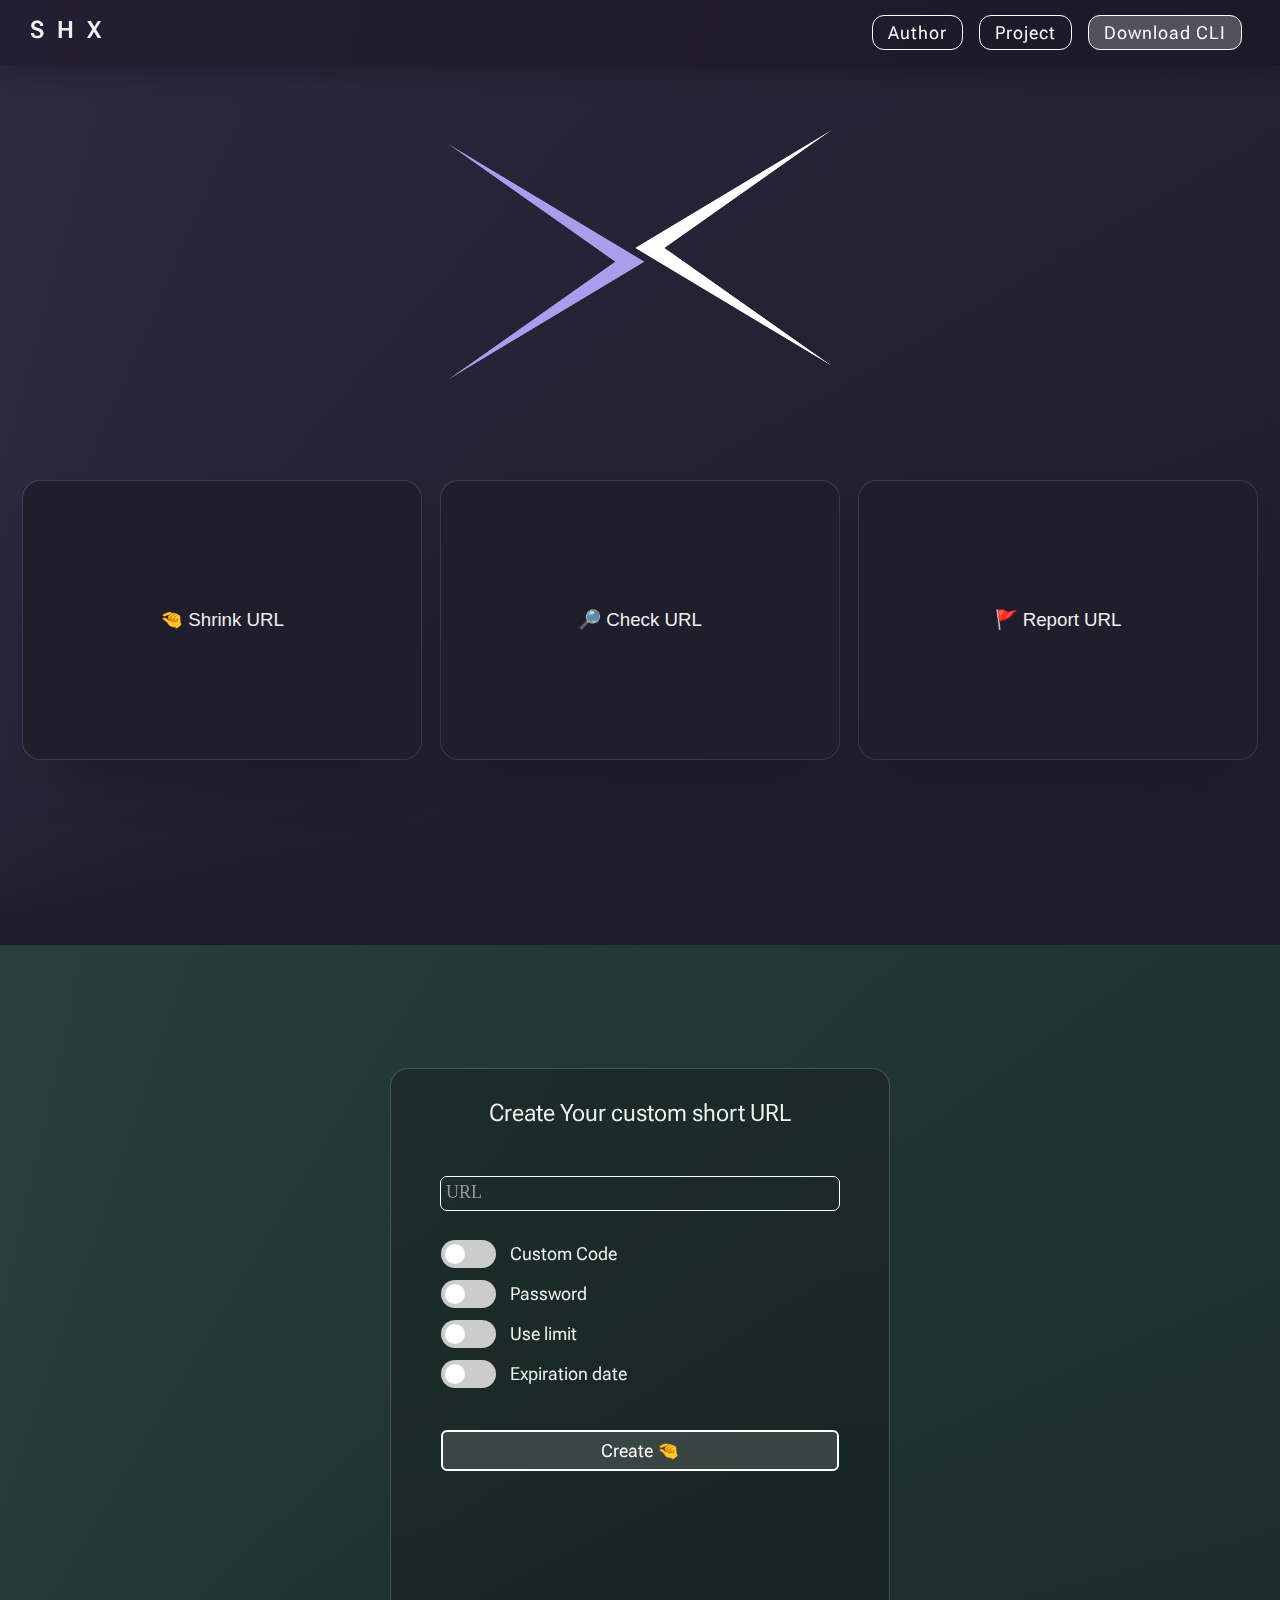
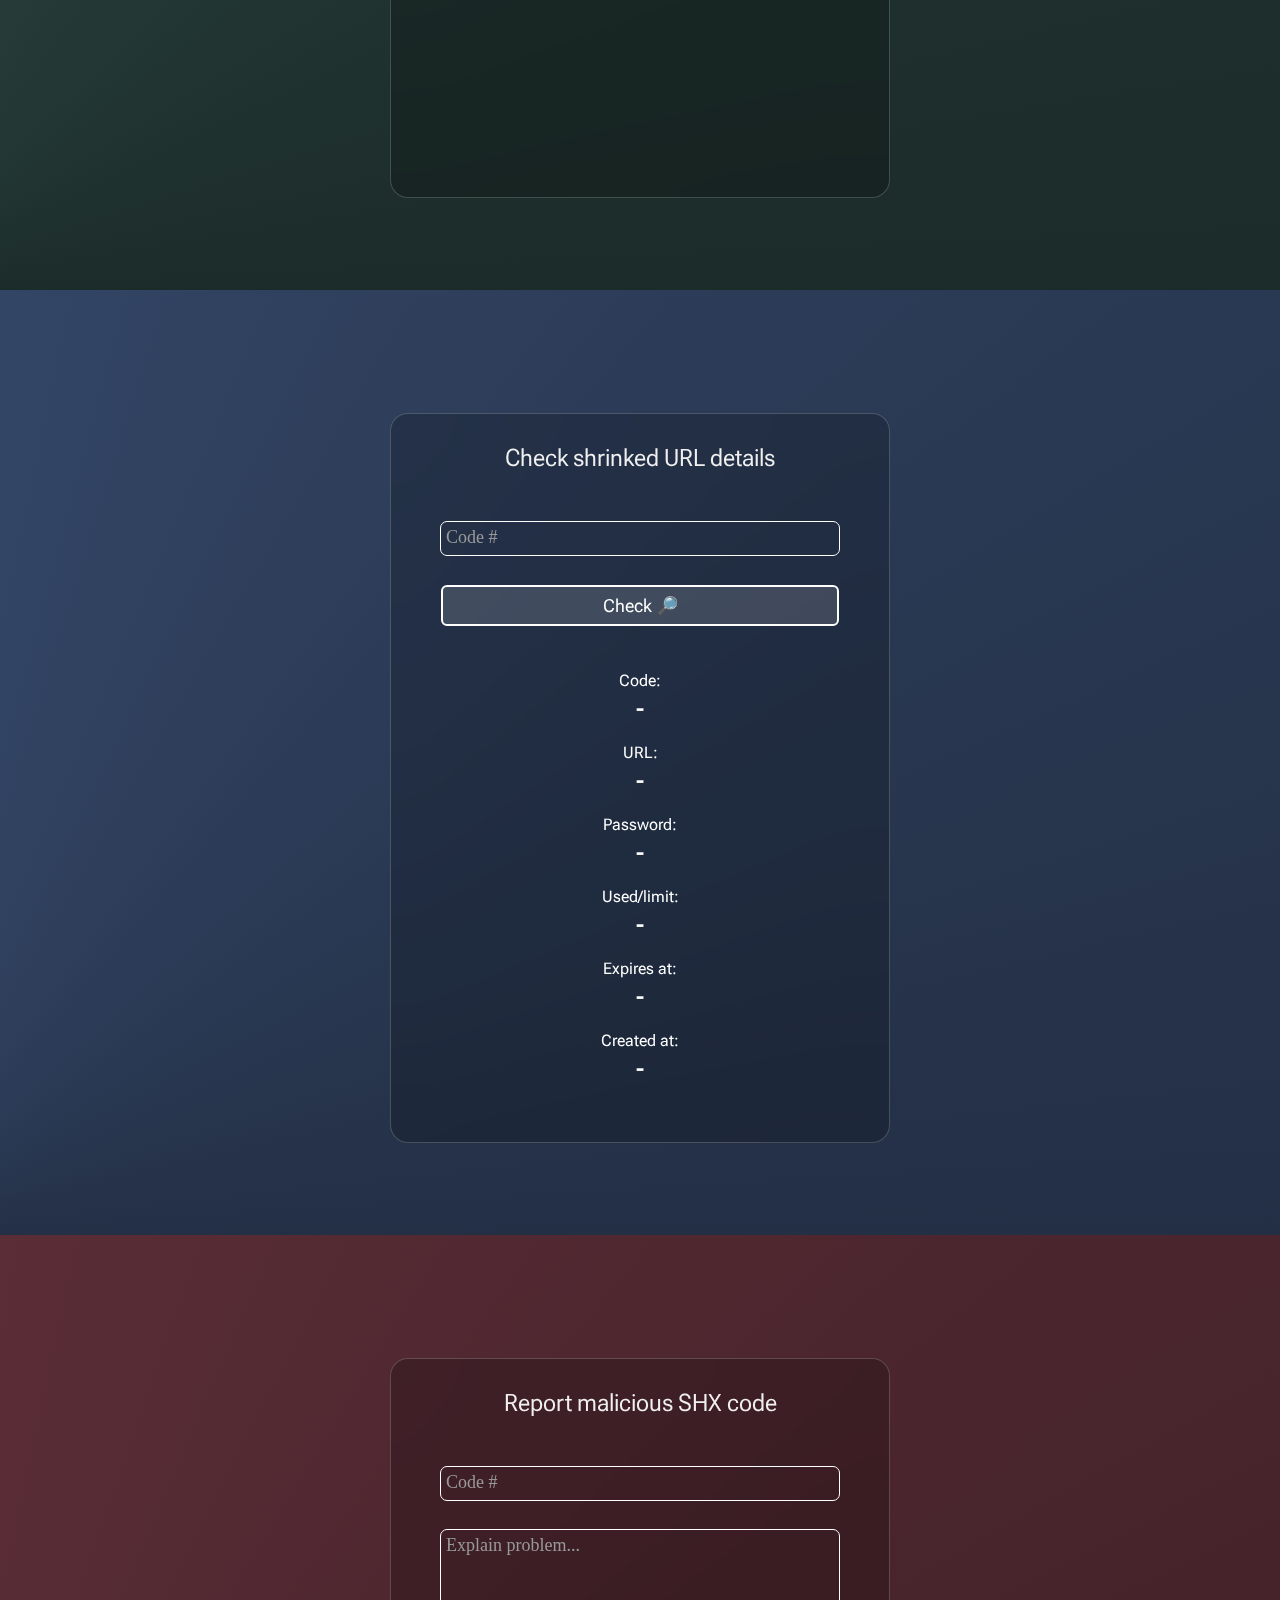
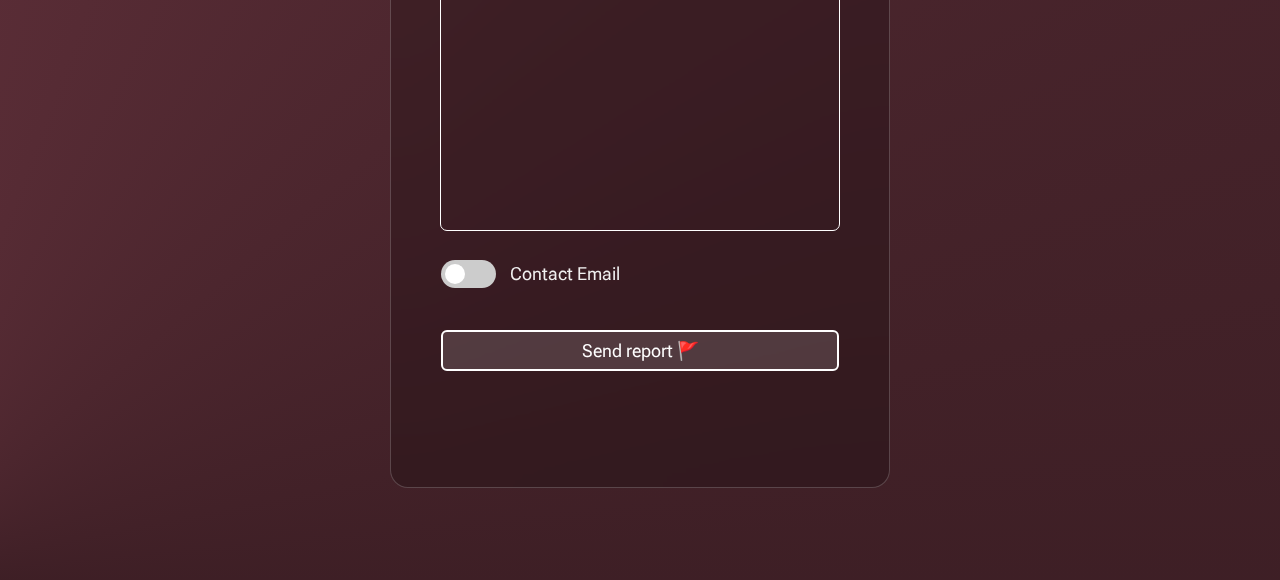
==== commit 9e25f8fe: "repair git" ====
--- a/WEB/gate/gate.html
+++ b/WEB/gate/gate.html
@@ -1,4 +1,3 @@
-<<<<<<< HEAD
 <!DOCTYPE html>
 <html lang="en">
 
@@ -82,89 +81,4 @@
     <script src="../assets/btns.js"></script>
 </body>
 
-=======
-<!DOCTYPE html>
-<html lang="en">
-
-<head>
-    <meta charset="UTF-8">
-    <meta name="viewport" content="width=device-width, initial-scale=1.0">
-    <link rel="stylesheet" media="screen and (min-width: 750px)" href="../assets/style.css">
-    <link rel="stylesheet" media="screen and (max-width: 750px)" href="../assets/mobile-style.css">
-    <link rel="preconnect" href="https://fonts.googleapis.com">
-    <link rel="preconnect" href="https://fonts.gstatic.com" crossorigin>
-    <link href="https://fonts.googleapis.com/css2?family=Raleway:wght@200;300;400;500;600;900&display=swap"
-        rel="stylesheet">
-    <link href="https://fonts.googleapis.com/css2?family=IBM+Plex+Mono&display=swap" rel="stylesheet">
-    <link
-        href="https://fonts.googleapis.com/css2?family=Roboto+Flex:opsz,wght@8..144,300;8..144,400;8..144,600;8..144,700;8..144,800&display=swap"
-        rel="stylesheet">
-    <link rel="icon" type="image/x-icon" href="../assets/favicon.ico">
-    <title>shX - gate</title>
-</head>
-
-<body>
-    <style>
-        body {
-            display: flex;
-            align-items: center;
-            flex-direction: column;
-            gap: 50px;
-            height: 100vh;
-            background: conic-gradient(from 270deg at -10% 100%, rgb(90, 88, 112), rgb(0, 0, 0));
-        }
-
-        #container {
-            margin-top: 100px;
-            display: flex;
-            align-items: center;
-            justify-content: center;
-            flex-direction: column;
-        }
-
-        .form-container {
-            height: 280px;
-            width: auto;
-        }
-        
-        #main-logo:hover {
-            cursor: pointer;
-        }
-    </style>
-    <header>
-        <div class="header-content">
-            <span class="header-title">SHX / </span>
-            <span id="location">🔐 Gate</span>
-            <div class="align-right">
-                <button id="author-btn" class="header-btn">Author</button>
-                <button id="project-btn" class="header-btn">Project</button>
-                <button id="download-btn" class="main-header-btn header-btn">Download CLI</button>
-            </div>
-        </div>
-    </header>
-
-    <div class="hz-center">
-        <img draggable="false" src="../assets/logo-h.png" id="main-logo"
-            onclick="window.open(`../index.html`, `_self`)" />
-    </div>
-
-    <div class="form-container">
-        <h2 class="form-title">This URL is secured by password 🔐</h2>
-
-        <div class="group">
-            <input type="password" required state="none" id="gate-pwd">
-            <label class="text-inp-label">Password</label>
-        </div>
-
-        <div class="info-footer">
-            <button class="form-submit" onclick="gate_send()">Unlock 🔓</button>
-            <span id="gate-info"></span>
-        </div>
-
-    </div>
-    <script src="script.js"></script>
-    <script src="../assets/btns.js"></script>
-</body>
-
->>>>>>> 6c3130d1751fa2ff12a6976284eb1adc0ba80361
 </html>--- a/WEB/assets/style.css
+++ b/WEB/assets/style.css
@@ -1,4 +1,3 @@
-<<<<<<< HEAD
 :root {
     --fg-color: #201d2d;
     --bd-color: #ffffff;
@@ -486,492 +485,3 @@
 
 
 
-=======
-:root {
-    --fg-color: #201d2d;
-    --bd-color: #ffffff;
-    --bg-color: rgb(20, 20, 20);
-    --card-color: #201d2d;
-    user-select: none;
-}
-
-* {
-    margin: 0;
-    padding: 0;
-    box-sizing: border-box;
-    -ms-overflow-style: none;
-    scrollbar-width: none;    
-    scroll-behavior: smooth;
-}
-
-*::-webkit-scrollbar {
-    display: none;
-}
-
-.logo-container {
-    width: 100%;
-    display: flex;
-    justify-content: center;
-}
-
-#main-logo {
-    margin-top: 130px;
-    height: 250px;
-    width: auto;
-    justify-content: center;
-    transition: transform 250ms;
-}
-
-#main-logo:hover {
-    transform: scale(1.1);
-}
-
-header {
-    position: fixed;
-    top: 0;
-    left: 0;
-    width: 100%;
-    background-color: #00000034;
-    backdrop-filter: blur(30px);
-    box-shadow: 0px 8px 24px 0px #00000034;
-    color: #fff;
-    padding: 10px;
-    padding-bottom: 15px;
-    display: flex;
-    justify-content: space-between;
-    align-items: center;
-    z-index: 5;
-}
-
-.header-title {
-    font-family: 'Roboto Flex', sans-serif;
-    font-weight: 600;
-    letter-spacing: 1ch;
-    font-size: 24px;
-    transition: all 500ms;
-}
-
-.header-content {
-    margin-inline: 20px;
-    display: flex;
-    align-items: center;
-    width: 100%;
-}
-
-.align-right {
-    margin-left: auto;
-    display: flex;
-    align-items: center;
-}
-
-.header-btn {
-    height: 35px;
-    padding-inline: 15px;
-    margin-top: 5px;
-    margin-inline: 8px;
-    font-family: 'Roboto Flex', sans-serif;
-    font-weight: 400;
-    letter-spacing: 1px;
-    font-size: 18px;
-    color: white;
-    background-color: transparent;
-    border: 1px solid var(--bd-color);
-    border-radius: 12px;
-    box-shadow: 0px 0px 0px 0px var(--bd-color);
-    transition: all 0.4s;
-}
-
-.header-btn:hover {
-    cursor: pointer;
-    box-shadow: 4px 4px 0px 0px var(--bd-color);
-    transform: translateX(-4px) translateY(-4px);
-}
-
-.hz-center {
-    width: 100%;
-    display: flex;
-    justify-content: center;
-}
-
-.header-btn:active {
-    background-color: #ffffff52;
-}
-
-.main-header-btn {
-    background-color: #ffffff3d;
-}
-
-.root-cards-container {
-    padding-block: 100px;
-    align-items: center;
-    display: flex;
-    justify-content: center;
-}
-
-#cards {
-    display: flex;
-    flex-wrap: wrap;
-    gap: 18px;
-}
-
-#cards:hover > .card::after {
-    opacity: 1;
-}
-
-.card {
-    background-color: rgba(255, 255, 255, 0.1);
-    border-radius: 18px;
-    cursor: pointer;
-    display: flex;
-    height: 280px;
-    width: 400px;
-    flex-direction: column;
-    position: relative; 
-    box-shadow: rgba(0, 0, 0, 0.3) 0px 30px 60px -30px;
-    transition: transform 250ms, box-shadow 250ms;
-}
-
-.card:hover::before {
-    opacity: 1;
-}
-
-.card:hover {
-    box-shadow: rgba(170, 157, 236, 0.1) 0px 30px 60px -30px;
-    transform: translateY(-8px);
-}
-
-.card::before,
-.card::after {
-    border-radius: inherit;
-    content: "";
-    height: 100%;
-    left: 0px;
-    opacity: 0;
-    position: absolute;
-    top: 0px;
-    transition: opacity 500ms;
-    width: 100%;
-}
-
-.card::before {
-    background: radial-gradient(800px circle at var(--mouse-x) var(--mouse-y),
-            rgba(170, 157, 236, 0.1),
-            transparent 40%);
-    z-index: 3;
-}
-
-.card::after {
-    background: radial-gradient(600px circle at var(--mouse-x) var(--mouse-y),
-            rgba(170, 157, 236, 0.5),
-            transparent 40%);
-    z-index: 1;
-}
-
-.card:active {
-    transform: translateY(8px) !important;
-}
-
-.card > .card-content {
-    background-color: var(--card-color);
-    border-radius: inherit;
-    display: flex;
-    flex-direction: column;
-    flex-grow: 1;
-    inset: 1px;
-    padding: 10px;
-    position: absolute;
-    z-index: 2;
-    align-items: center;
-    justify-content: center;
-    padding: 0px 20px;
-}
-
-h1,
-h2,
-h3,
-h4,
-span {
-    color: rgb(240, 240, 240);
-    font-family: "Rubik", sans-serif;
-    font-weight: 400;
-    margin: 0px;
-}
-
-.section {
-    height: max-content;
-    min-height: 105vh;
-}
-
-#s-main {
-    background: conic-gradient(from 270deg at -10% 100%, rgb(61, 56, 87), rgb(0, 0, 0));
-}
-
-#s-create {
-    background: conic-gradient(from 270deg at -10% 100%, rgb(55, 87, 82), rgb(0, 0, 0));
-    display: flex;
-    justify-content: center;
-    align-items: center;
-}
-
-#s-check {
-    background: conic-gradient(from 270deg at -10% 100%, rgb(70, 95, 139), rgb(0, 0, 0));
-    display: flex;
-    justify-content: center;
-    align-items: center;
-}
-
-#s-report {
-    background: conic-gradient(from 270deg at -10% 100%, rgb(124, 62, 75), rgb(0, 0, 0));
-    display: flex;
-    justify-content: center;
-    align-items: center;
-}
-
-.form-container {
-    display: block;
-    height: 730px;
-    width: 500px;
-    background-color: #00000034;
-    backdrop-filter: blur(30px);
-    color: #fff;
-    border: 1px solid #ffffff31;
-    border-radius: 18px;
-    margin: 30px auto 0;
-    padding: 10px 50px 50px;
-    transition: box-shadow 500ms;
-    justify-content: center;
-}
-
-.form-container:hover {
-    box-shadow: 0px 8px 24px 0px #00000034;
-}
-
-.form-title {
-    display: flex;
-    justify-content: center;
-    margin-top: 20px;
-    margin-bottom: 50px;
-    font-family: 'Roboto Flex', sans-serif;
-}
-
-/* --- INPUT --- */
-
-::-webkit-calendar-picker-indicator,
-::-ms-reveal {
-    filter: invert(1);
-}
-
-.group {
-    position: relative;
-    margin-bottom: 30px;
-}
-
-input[type="text"], 
-input[type="number"], 
-input[type="password"],
-input[type="datetime-local"], 
-textarea {
-    font-size: 16px;
-    padding: 10px 10px 5px 10px;
-    display: block;
-    width: 100%;
-    border: none;
-    border-radius: 6px;
-    color: white;
-    background-color: transparent;
-}
-
-textarea {
-    height: 300px;
-    outline: 1px solid white;
-    resize: none;
-}
-
-input[state="valid"] {
-    outline: 2px solid greenyellow;
-}
-
-input[state="invalid"] {
-    outline: 2px solid orangered;
-}
-
-input[state="none"] {
-    outline: 1px solid white;
-}
-
-.text-inp-label {
-    color: #999;
-    font-size: 18px;
-    font-weight: normal;
-    position: absolute;
-    pointer-events: none;
-    left: 5px;
-    top: 5px;
-    transition: 0.2s ease all;
-    -moz-transition: 0.2s ease all;
-    -webkit-transition: 0.2s ease all;
-}
-
-input:focus ~ label:not(.vanish),
-input:valid ~ label:not(.vanish) {
-    top: -26px;
-    font-size: 16px;
-    color: #ffffff;
-}
-
-input:focus ~ .vanish,
-input:valid ~ .vanish,
-input[type="number"]:not([state="none"]) ~ .vanish,
-textarea:focus ~ .vanish,
-textarea:valid ~ .vanish{
-    display: none;
-}
-
-
-/* --- SWITCH --- */
-.switch {
-    position: relative;
-    display: flex;
-    width: 55px;
-    height: 28px;
-    margin-bottom: 12px;
-}
-
-.switch input {
-    opacity: 0;
-    width: 0;
-    height: 0;
-}
-
-.slider {
-    position: absolute;
-    cursor: pointer;
-    top: 0;
-    left: 0;
-    right: 0;
-    bottom: 0;
-    background-color: #ccc;
-    -webkit-transition: .4s;
-    transition: .4s;
-    border-radius: 34px;
-}
-
-.slider:before {
-    position: absolute;
-    content: "";
-    height: 20px;
-    width: 20px;
-    left: 4px;
-    bottom: 4px;
-    background-color: white;
-    -webkit-transition: .4s;
-    transition: .4s;
-    border-radius: 50%;
-}
-
-input:checked + .slider {
-    background-color: #66666681;
-}
-
-input:focus + .slider {
-    box-shadow: 0 0 1px #66666681;
-}
-
-input:checked + .slider:before {
-    -webkit-transform: translateX(26px);
-    -ms-transform: translateX(26px);
-    transform: translateX(26px);
-}
-
-.slider-label {
-    display: flex;
-    align-items: center;
-    margin-left: 125%;
-    font-family: 'Roboto Flex', sans-serif;
-    font-size: 18px;
-    white-space: nowrap;
-}
-
-.switchable-input {
-    display: flex;
-    flex-direction: column;
-    gap: 5px;
-    transition: all 250ms;
-}
-
-.switchable-input > .group {
-    display: none;
-}
-
-.info-footer {
-    display: flex;
-    justify-content: center;
-    flex-direction: column;
-    align-items: center;
-    gap: 15px;
-    margin-top: 30px;
-    bottom: 0;
-}
-
-.form-submit {
-    font-family: 'Roboto Flex', sans-serif;
-    color: white;
-    font-size: 18px;
-    width: 100%;
-    padding: 8px;
-    position: relative;
-    border-radius: 6px;
-    border: 2px solid white;
-    background-color: #ffffff23;
-    transition: all 250ms;
-    box-shadow: 0px 0px 0px 0px var(--bd-color);
-}
-
-.form-submit:hover {
-    cursor: pointer;
-    background-color: #ffffff34;
-    box-shadow: 4px 4px 0px 0px var(--bd-color);
-    transform: translateX(-4px) translateY(-4px);
-}
-
-.form-submit:active {
-    transition: background-color 100ms;
-    background-color: rgba(255, 255, 255, 0.548);
-}
-
-#sh-info {
-    font-family: 'Roboto Flex', sans-serif;
-}
-
-.code-details-container {
-    margin-top: 20px;
-    display: flex;
-    justify-content: center;
-    flex-direction: column;
-}
-
-.detail-group {
-    margin: 10px;
-    display: flex;
-    flex-direction: column;
-    align-items: center; 
-    gap: 5px;
-}
-
-.detail-name {
-    font-family: 'Roboto Flex', sans-serif;
-    font-weight: 400;
-    font-size: 16px;
-
-}
-
-.detail-value {
-    font-family: 'Roboto Flex', sans-serif;
-    font-weight: 600;
-    font-size: 24px;
-}
-
-
-
-
->>>>>>> 6c3130d1751fa2ff12a6976284eb1adc0ba80361
